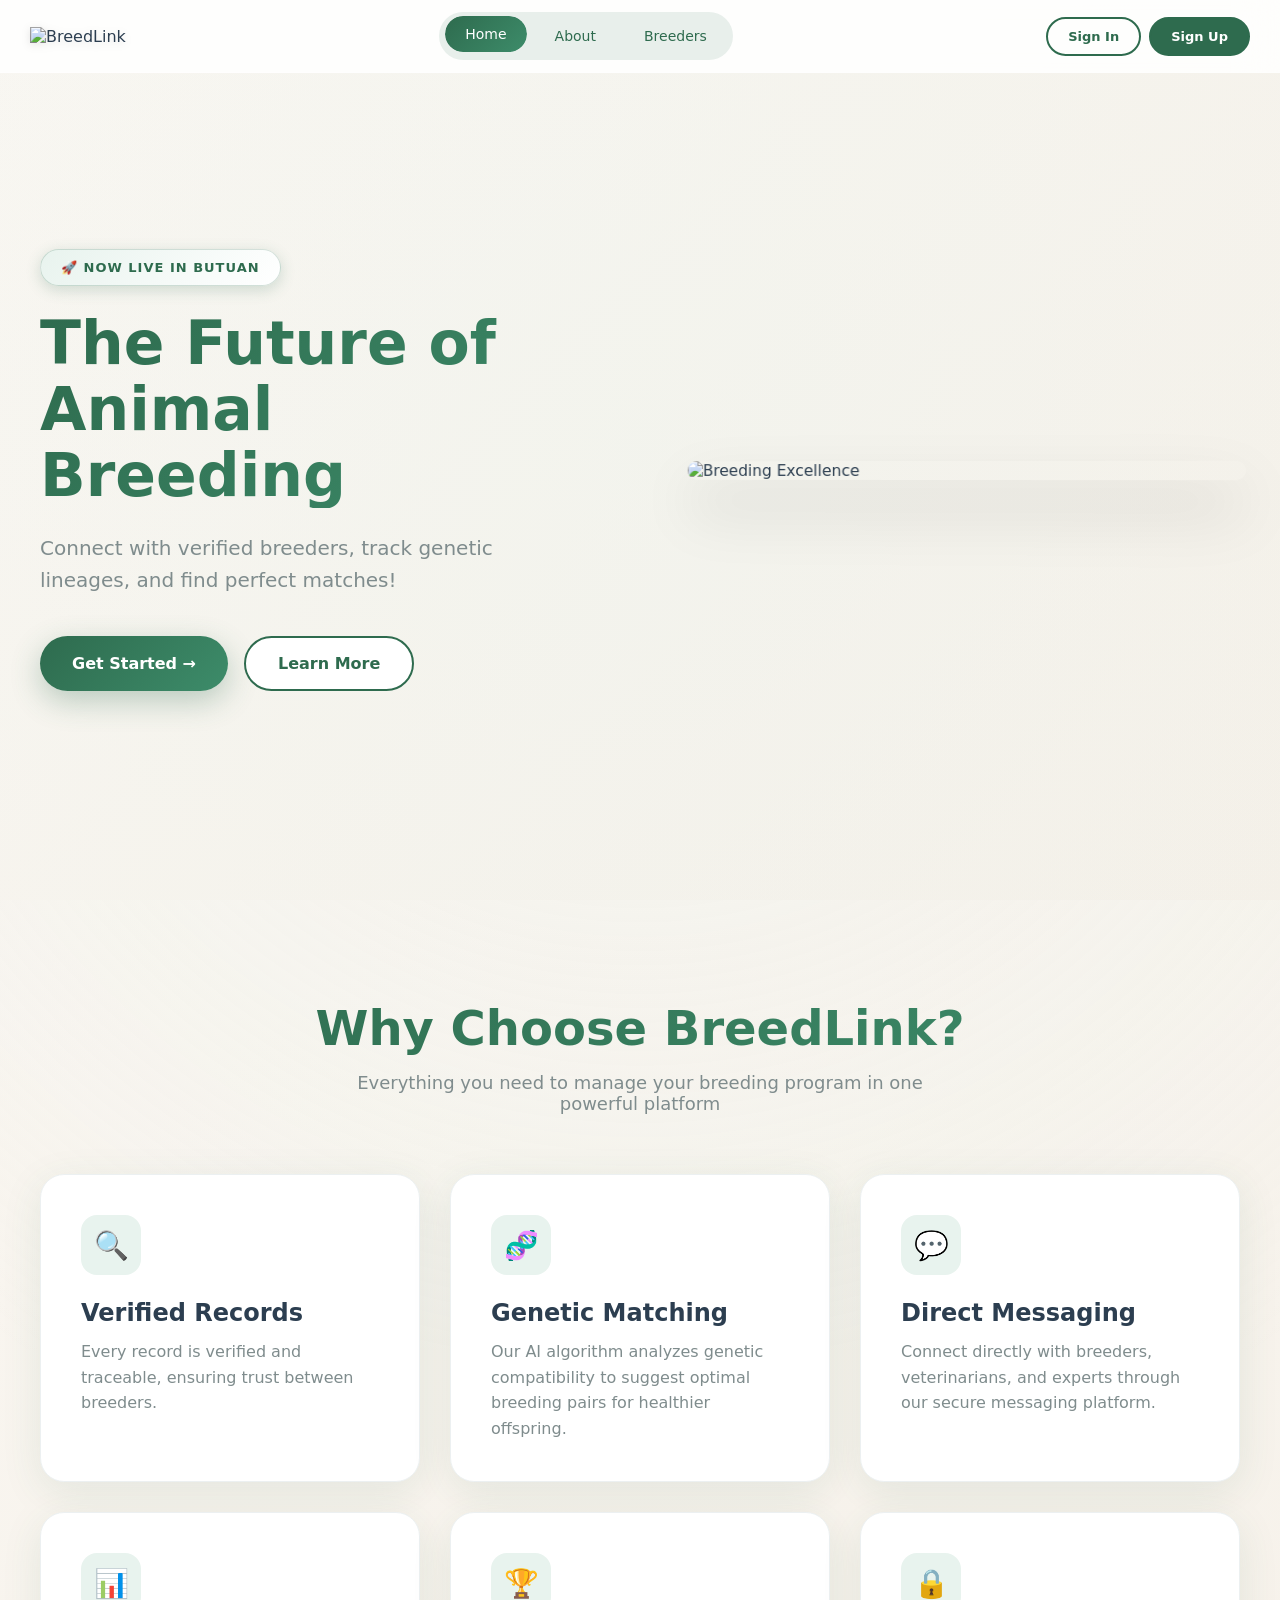
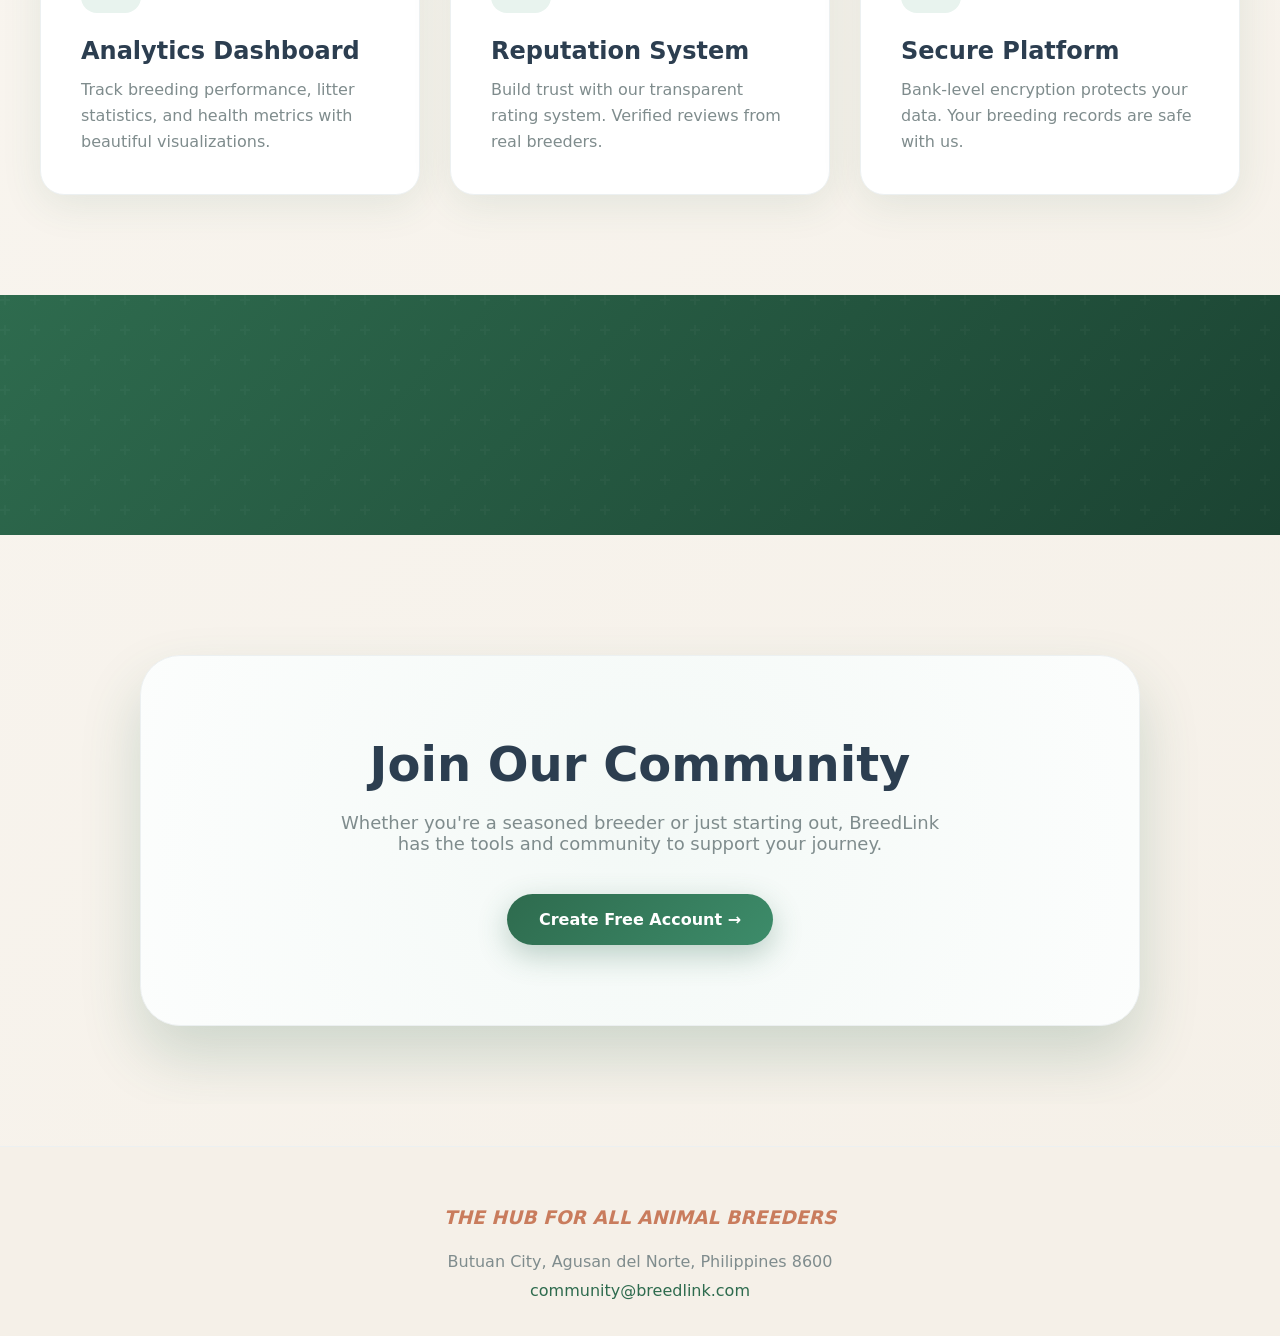
==== index.html @ e064bdb8 "Update index.html" ====
<!DOCTYPE html>
<html lang="en">
<head>
  <meta charset="UTF-8">
  <meta name="viewport" content="width=device-width, initial-scale=1.0, maximum-scale=1.0, user-scalable=yes">
  <title>BreedLink - Modern Breeder Hub</title>
  <link rel="stylesheet" href="css/general/main.css">
  <link rel="stylesheet" href="css/general/components.css">
  <link rel="stylesheet" href="css/general/responsive.css">
  <link rel="stylesheet" href="css/home.css">
</head>
<body>
  <div class="page-loader" id="pageLoader">
    <div class="loader"></div>
  </div>
  <div class="bg-animation"></div>
  <header class="navigation" id="navbar">
    <div class="nav-container">
      <div class="nav-left">
        <div class="logo" onclick="window.location.href='index.html'">
          <img src="https://raw.githubusercontent.com/himeh-pers/Breed-Link/refs/heads/main/68dbf8_3ea8704de93746e69e5a47c1a6bf8b17%7Emv2.png" alt="BreedLink">
        </div>
      </div>
      <div class="nav-center">
        <nav class="menu">
          <a href="index.html" id="nav-home">Home</a>
          <a href="html/about.html" id="nav-about">About</a>
          <a href="html/swipe.html" id="nav-breeders">Breeders</a>
        </nav>
      </div>
      <div class="nav-right" id="navRight">
        <button class="message-btn" id="messageBtn" onclick="openMessenger()" title="Messages" style="display: none;">
          💬
          <span class="message-badge" id="messageBadge" style="display: none;">0</span>
        </button>
        <div class="profile-menu-container" id="profileMenuContainer" style="display: none;">
          <button class="profile-btn" id="profileBtn" onclick="toggleProfileDropdown()">
            <span class="default-avatar">👤</span>
          </button>
          <div class="profile-dropdown" id="profileDropdown">
            <a href="html/profile.html" class="profile-dropdown-item"><span>👁️</span> View Profile</a>
            <a href="html/profile.html?edit=true" class="profile-dropdown-item" onclick="sessionStorage.setItem('enableEdit', 'true');"><span>✏️</span> Customize Profile</a>
            <div class="profile-dropdown-divider"></div>
            <button class="profile-dropdown-item logout" onclick="handleLogout()"><span>🚪</span> Logout</button>
          </div>
        </div>
        <div class="guest-options" id="guestOptions">
          <a href="html/login.html" class="guest-btn signin">Sign In</a>
          <a href="html/sign_up.html" class="guest-btn signup">Sign Up</a>
        </div>
      </div>
    </div>
  </header>
  <div class="messenger-overlay" id="messengerOverlay">
    <div class="messenger-modal">
      <div class="messenger-header">
        <h3>💬 Messages</h3>
        <button class="messenger-close" onclick="closeMessenger()">×</button>
      </div>
      <div class="messenger-contacts" id="messengerContacts">
        <div class="messenger-search">
          <input type="text" id="messengerSearch" placeholder="Search contacts..." oninput="searchContacts(this.value)">
        </div>
        <div id="contactsList"></div>
      </div>
      <div class="messenger-chat" id="messengerChat">
        <div class="messenger-chat-header">
          <button class="messenger-back" onclick="backToContacts()">←</button>
          <img src="" alt="" id="chatAvatar" style="width: 36px; height: 36px; border-radius: 50%;">
          <span id="chatName" style="font-weight: 600;"></span>
        </div>
        <div class="messenger-messages" id="chatMessages"></div>
        <div class="messenger-input-area">
          <button class="messenger-attach" onclick="document.getElementById('messengerFile').click()" title="Send image">📷</button>
          <input type="file" id="messengerFile" accept="image/*" style="display: none;" onchange="sendImage(this)">
          <input type="text" class="messenger-input" id="messengerInput" placeholder="Type a message..." onkeypress="if(event.key==='Enter') sendMessage()">
          <button class="messenger-send" onclick="sendMessage()">➤</button>
        </div>
      </div>
      <div class="messenger-empty" id="messengerEmpty">
        <div class="messenger-empty-icon">💬</div>
        <p>Select a contact to start messaging</p>
      </div>
    </div>
  </div>
  <section class="hero-section">
    <div class="hero-content">
      <div class="hero-text">
        <div class="hero-badge">🚀 Now Live in Butuan</div>
        <h1>The Future of Animal Breeding</h1>
        <p>Connect with verified breeders, track genetic lineages, and find perfect matches!</p>
        <div class="hero-buttons">
          <a href="html/login.html" class="btn btn-primary">Get Started →</a>
          <a href="html/about.html" class="btn btn-secondary">Learn More</a>
        </div>
      </div>
      <div class="hero-visual">
        <div class="hero-image-container">
          <img src="https://raw.githubusercontent.com/himeh-pers/Breed-Link/refs/heads/main/goat.avif" alt="Breeding Excellence">
        </div>
      </div>
    </div>
  </section>
  <section class="features-section">
    <div class="section-header reveal">
      <h2>Why Choose BreedLink?</h2>
      <p>Everything you need to manage your breeding program in one powerful platform</p>
    </div>
    <div class="features-grid">
      <div class="feature-card reveal">
        <div class="feature-icon">🔍</div>
        <h3>Verified Records</h3>
        <p>Every record is verified and traceable, ensuring trust between breeders.</p>
      </div>
      <div class="feature-card reveal">
        <div class="feature-icon">🧬</div>
        <h3>Genetic Matching</h3>
        <p>Our AI algorithm analyzes genetic compatibility to suggest optimal breeding pairs for healthier offspring.</p>
      </div>
      <div class="feature-card reveal">
        <div class="feature-icon">💬</div>
        <h3>Direct Messaging</h3>
        <p>Connect directly with breeders, veterinarians, and experts through our secure messaging platform.</p>
      </div>
      <div class="feature-card reveal">
        <div class="feature-icon">📊</div>
        <h3>Analytics Dashboard</h3>
        <p>Track breeding performance, litter statistics, and health metrics with beautiful visualizations.</p>
      </div>
      <div class="feature-card reveal">
        <div class="feature-icon">🏆</div>
        <h3>Reputation System</h3>
        <p>Build trust with our transparent rating system. Verified reviews from real breeders.</p>
      </div>
      <div class="feature-card reveal">
        <div class="feature-icon">🔒</div>
        <h3>Secure Platform</h3>
        <p>Bank-level encryption protects your data. Your breeding records are safe with us.</p>
      </div>
    </div>
  </section>
   <section class="stats-section">
    <div class="stats-container" style="min-height: 80px;"></div>
   </section>
  <section class="cta-section">
    <div class="cta-container reveal">
      <div class="cta-content">
        <h2>Join Our Community</h2>
        <p>Whether you're a seasoned breeder or just starting out, BreedLink has the tools and community to support your journey.</p>
        <a href="html/sign_up.html" class="btn btn-primary">Create Free Account →</a>
      </div>
    </div>
  </section>
  <footer class="footer">
    <div class="footer-content">
      <h3>THE HUB FOR ALL ANIMAL BREEDERS</h3>
      <p>Butuan City, Agusan del Norte, Philippines 8600<br>
      <a href="mailto:community@breedlink.com">community@breedlink.com</a></p>
    </div>
  </footer>
  <script src="js/config.js"></script>
  <script src="js/general/utils.js"></script>
  <script src="js/general/auth.js"></script>
  <script src="js/general/main.js"></script>
  <script src="js/home.js"></script>
</body>
</html>
---- css/general/main.css ----
/* ===== MODERN DESIGN SYSTEM ===== */
:root {
  --bg-primary: #FAF7F2;
  --bg-secondary: #F5F0E8;
  --surface-white: #FFFFFF;
  --green-primary: #2E6B4E;
  --green-secondary: #3D8C6A;
  --green-light: #E8F3EE;
  --green-dark: #1B4332;
  --terracotta: #C97C5D;
  --wheat: #E5B567;
  --lavender: #B8A9D9;
  --sky: #A9C9E0;
  --mint: #A9D9C5;
  --like: #4CAF50;
  --like-light: #E8F5E9;
  --pass: #FF6B6B;
  --pass-light: #FFEBEE;
  --superlike: #3B9AE1;
  --superlike-light: #E3F2FD;
  --match: #FFD93D;
  --match-light: #FFF9E6;
  --text-primary: #2C3E50;
  --text-secondary: #7F8C8D;
  --text-muted: #95A5A6;
  --border-light: #ECF0F1;
  --shadow: rgba(46, 107, 78, 0.1);
  --shadow-hover: rgba(46, 107, 78, 0.2);
  --glass: rgba(255, 255, 255, 0.9);
  --transition-smooth: cubic-bezier(0.4, 0, 0.2, 1);
  --transition-bounce: cubic-bezier(0.68, -0.55, 0.265, 1.55);
  
  --font-size-xs: clamp(0.75rem, 2vw, 0.875rem);
  --font-size-sm: clamp(0.875rem, 2.5vw, 1rem);
  --font-size-base: clamp(1rem, 3vw, 1.125rem);
  --font-size-lg: clamp(1.125rem, 4vw, 1.25rem);
  --font-size-xl: clamp(1.25rem, 5vw, 1.5rem);
  --font-size-2xl: clamp(1.5rem, 6vw, 1.875rem);
  --font-size-3xl: clamp(1.875rem, 7vw, 2.25rem);
  --font-size-4xl: clamp(2.25rem, 8vw, 3rem);
  --font-size-5xl: clamp(3rem, 10vw, 3.75rem);
}

* {
  box-sizing: border-box;
  margin: 0;
  padding: 0;
  font-family: 'SF Pro Display', system-ui, -apple-system, 'Segoe UI', Roboto, sans-serif;
}

html {
  scroll-behavior: smooth;
}

body {
  background: linear-gradient(135deg, var(--bg-primary), var(--bg-secondary));
  color: var(--text-primary);
  min-height: 100vh;
  overflow-x: hidden;
}

@keyframes float {
  0%, 100% { transform: translate(0, 0) scale(1); }
  33% { transform: translate(30px, -30px) scale(1.1); }
  66% { transform: translate(-20px, 20px) scale(0.9); }
}

@keyframes slideInRight {
  from { transform: translateX(100%); opacity: 0; }
  to { transform: translateX(0); opacity: 1; }
}

@keyframes spin {
  to { transform: rotate(360deg); }
}

@keyframes modalPop {
  from { transform: scale(0.8) translateY(20px); opacity: 0; }
  to { transform: scale(1) translateY(0); opacity: 1; }
}

@keyframes slideDown {
  from { opacity: 0; transform: translateY(-10px); }
  to { opacity: 1; transform: translateY(0); }
}

.navigation {
  position: fixed;
  top: 0;
  width: 100%;
  z-index: 1000;
  background: rgba(255, 255, 255, 0.85);
  backdrop-filter: blur(20px);
  -webkit-backdrop-filter: blur(20px);
  border-bottom: 1px solid rgba(255, 255, 255, 0.3);
  transition: all 0.4s var(--transition-smooth);
}

.navigation.scrolled {
  background: rgba(255, 255, 255, 0.95);
  box-shadow: 0 4px 30px var(--shadow);
}

.nav-container {
  max-width: 1400px;
  margin: 0 auto;
  display: flex;
  align-items: center;
  justify-content: space-between;
  padding: 12px 30px;
  gap: 20px;
}

.nav-left {
  flex-shrink: 0;
}

.logo {
  cursor: pointer;
  transition: transform 0.3s var(--transition-bounce);
}

.logo:hover {
  transform: scale(1.05) rotate(-2deg);
}

.logo img {
  width: 140px;
  filter: drop-shadow(0 2px 4px rgba(0, 0, 0, 0.1));
}

.nav-center {
  display: flex;
  align-items: center;
  gap: 16px;
  flex: 1;
  justify-content: center;
}

.menu {
  display: flex;
  gap: 8px;
  background: rgba(46, 107, 78, 0.1);
  padding: 6px;
  border-radius: 50px;
  flex-shrink: 0;
}

.menu a {
  padding: 10px 20px;
  border-radius: 50px;
  color: var(--green-primary);
  text-decoration: none;
  font-size: 14px;
  font-weight: 500;
  transition: all 0.3s var(--transition-smooth);
  position: relative;
  overflow: hidden;
  white-space: nowrap;
}

.menu a::before {
  content: '';
  position: absolute;
  top: 0;
  left: 0;
  width: 100%;
  height: 100%;
  background: linear-gradient(135deg, var(--green-primary), var(--green-secondary));
  opacity: 0;
  transition: opacity 0.3s;
  z-index: -1;
  border-radius: 50px;
}

.menu a:hover, .menu a.active {
  color: white;
  transform: translateY(-2px);
}

.menu a:hover::before, .menu a.active::before {
  opacity: 1;
}

.nav-right {
  display: flex;
  align-items: center;
  gap: 12px;
  flex-shrink: 0;
}

.message-btn {
  width: 44px;
  height: 44px;
  border-radius: 50%;
  border: none;
  background: rgba(46, 107, 78, 0.1);
  color: var(--green-primary);
  font-size: 20px;
  cursor: pointer;
  display: flex;
  align-items: center;
  justify-content: center;
  transition: all 0.3s var(--transition-bounce);
  position: relative;
  flex-shrink: 0;
}

.message-btn:hover {
  background: var(--green-primary);
  color: white;
  transform: scale(1.1);
}

.message-btn:disabled {
  opacity: 0.5;
  cursor: not-allowed;
  background: var(--text-muted);
  color: white;
}

.message-badge {
  position: absolute;
  top: -2px;
  right: -2px;
  width: 18px;
  height: 18px;
  background: var(--pass);
  color: white;
  border-radius: 50%;
  font-size: 10px;
  font-weight: 700;
  display: flex;
  align-items: center;
  justify-content: center;
  border: 2px solid white;
}

.profile-menu-container {
  position: relative;
  flex-shrink: 0;
}

.profile-btn {
  width: 44px;
  height: 44px;
  border-radius: 50%;
  border: 3px solid var(--green-primary);
  background: var(--green-light);
  cursor: pointer;
  overflow: hidden;
  transition: all 0.3s var(--transition-bounce);
  display: flex;
  align-items: center;
  justify-content: center;
  padding: 0;
  flex-shrink: 0;
}

.profile-btn:hover {
  transform: scale(1.1);
  box-shadow: 0 8px 25px var(--shadow-hover);
}

.profile-btn img {
  width: 100%;
  height: 100%;
  object-fit: cover;
}

.profile-btn .default-avatar {
  font-size: 24px;
}

.profile-dropdown {
  position: absolute;
  top: calc(100% + 15px);
  right: 0;
  background: white;
  border-radius: 20px;
  box-shadow: 0 20px 60px rgba(0,0,0,0.2);
  padding: 10px;
  min-width: 200px;
  opacity: 0;
  visibility: hidden;
  transform: translateY(-10px);
  transition: all 0.3s var(--transition-smooth);
  z-index: 1000;
  border: 1px solid var(--border-light);
}

.profile-dropdown.active {
  opacity: 1;
  visibility: visible;
  transform: translateY(0);
}

.profile-dropdown-item {
  display: flex;
  align-items: center;
  gap: 12px;
  padding: 12px 16px;
  border-radius: 12px;
  cursor: pointer;
  transition: all 0.2s;
  text-decoration: none;
  color: var(--text-primary);
  font-size: 14px;
  border: none;
  background: none;
  width: 100%;
  text-align: left;
}

.profile-dropdown-item:hover {
  background: var(--bg-secondary);
}

.profile-dropdown-item.logout {
  color: var(--pass);
}

.profile-dropdown-item.logout:hover {
  background: var(--pass-light);
}

.profile-dropdown-divider {
  height: 1px;
  background: var(--border-light);
  margin: 8px 0;
}

.guest-options {
  display: flex;
  gap: 8px;
  flex-shrink: 0;
}

.guest-btn {
  padding: 10px 20px;
  border-radius: 50px;
  font-size: 13px;
  font-weight: 600;
  text-decoration: none;
  transition: all 0.3s;
  white-space: nowrap;
}

.guest-btn.signin {
  background: transparent;
  border: 2px solid var(--green-primary);
  color: var(--green-primary);
}

.guest-btn.signin:hover {
  background: var(--green-primary);
  color: white;
}

.guest-btn.signup {
  background: var(--green-primary);
  border: 2px solid var(--green-primary);
  color: white;
}

.guest-btn.signup:hover {
  background: var(--green-secondary);
  border-color: var(--green-secondary);
}

@media (max-width: 900px) {
  .nav-container {
    flex-wrap: wrap;
    padding: 10px 20px;
    gap: 10px;
  }
  
  .logo img {
    width: 100px;
  }
  
  .nav-center {
    order: 2;
    width: auto;
    flex: 0 1 auto;
  }
  
  .menu {
    padding: 4px;
  }
  
  .menu a {
    padding: 8px 16px;
    font-size: 13px;
  }
  
  .search-area {
    order: 1;
  }
  
  .search-toggle {
    width: 40px;
    height: 40px;
    font-size: 16px;
  }
  
  .search-container.active {
    width: 280px;
    right: -50px;
  }
  
  .nav-right {
    order: 3;
    margin-left: auto;
  }
  
  .message-btn {
    width: 40px;
    height: 40px;
    font-size: 18px;
  }
  
  .profile-btn {
    width: 40px;
    height: 40px;
  }
  
  .guest-btn {
    padding: 8px 16px;
    font-size: 12px;
  }
}

@media (max-width: 700px) {
  .nav-container {
    flex-direction: row;
    flex-wrap: wrap;
  }
  
  .nav-left {
    order: 1;
  }
  
  .search-area {
    order: 2;
    margin-left: auto;
  }
  
  .nav-right {
    order: 3;
    width: 100%;
    justify-content: flex-end;
    margin-top: 8px;
  }
  
  .nav-center {
    order: 4;
    width: 100%;
    justify-content: center;
    margin-top: 8px;
  }
  
  .menu {
    width: 100%;
    justify-content: center;
    overflow-x: auto;
    -webkit-overflow-scrolling: touch;
    scrollbar-width: none;
  }
  
  .menu::-webkit-scrollbar {
    display: none;
  }
  
  .search-container.active {
    width: 260px;
    right: -80px;
  }
}

@media (max-width: 500px) {
  .logo img {
    width: 80px;
  }
  
  .search-toggle {
    width: 36px;
    height: 36px;
    font-size: 14px;
  }
  
  .message-btn {
    width: 36px;
    height: 36px;
    font-size: 16px;
  }
  
  .profile-btn {
    width: 36px;
    height: 36px;
  }
  
  .profile-btn .default-avatar {
    font-size: 18px;
  }
  
  .guest-btn {
    padding: 6px 12px;
    font-size: 11px;
  }
  
  .menu a {
    padding: 6px 12px;
    font-size: 12px;
  }
  
  .search-container.active {
    width: 240px;
    right: -100px;
  }
  
  .search-container.active .search-box input {
    padding: 10px 16px 10px 40px;
    font-size: 12px;
  }
}

.messenger-overlay {
  position: fixed;
  top: 0;
  left: 0;
  right: 0;
  bottom: 0;
  background: rgba(0,0,0,0.5);
  backdrop-filter: blur(5px);
  z-index: 2000;
  display: none;
  align-items: center;
  justify-content: center;
  opacity: 0;
  transition: opacity 0.3s;
}

.messenger-overlay.active {
  display: flex;
  opacity: 1;
}

.messenger-modal {
  width: 90%;
  max-width: 400px;
  height: 70vh;
  max-height: 600px;
  background: white;
  border-radius: 24px;
  display: flex;
  flex-direction: column;
  overflow: hidden;
  box-shadow: 0 25px 60px rgba(0,0,0,0.3);
  transform: scale(0.9);
  transition: transform 0.3s var(--transition-bounce);
}

.messenger-overlay.active .messenger-modal {
  transform: scale(1);
}

.messenger-header {
  padding: 20px;
  background: linear-gradient(135deg, var(--green-primary), var(--green-secondary));
  color: white;
  display: flex;
  align-items: center;
  justify-content: space-between;
}

.messenger-header h3 {
  font-size: 18px;
  font-weight: 700;
  display: flex;
  align-items: center;
  gap: 8px;
}

.messenger-close {
  background: none;
  border: none;
  color: white;
  font-size: 24px;
  cursor: pointer;
  width: 36px;
  height: 36px;
  border-radius: 50%;
  display: flex;
  align-items: center;
  justify-content: center;
  transition: all 0.2s;
}

.messenger-close:hover {
  background: rgba(255,255,255,0.2);
}

.messenger-search {
  padding: 15px 20px;
  border-bottom: 1px solid var(--border-light);
}

.messenger-search input {
  width: 100%;
  padding: 12px 20px;
  border-radius: 50px;
  border: 2px solid var(--border-light);
  font-size: 14px;
  outline: none;
  transition: all 0.3s;
}

.messenger-search input:focus {
  border-color: var(--green-primary);
  box-shadow: 0 0 0 4px var(--green-light);
}

.messenger-contacts {
  flex: 1;
  overflow-y: auto;
  display: none;
}

.messenger-contacts.active {
  display: block;
}

.messenger-chat {
  flex: 1;
  display: none;
  flex-direction: column;
}

.messenger-chat.active {
  display: flex;
}

.messenger-chat-header {
  padding: 15px 20px;
  border-bottom: 1px solid var(--border-light);
  display: flex;
  align-items: center;
  gap: 12px;
}

.messenger-back {
  background: none;
  border: none;
  font-size: 20px;
  cursor: pointer;
  color: var(--text-secondary);
  padding: 5px;
}

.messenger-messages {
  flex: 1;
  overflow-y: auto;
  padding: 20px;
  display: flex;
  flex-direction: column;
  gap: 12px;
  max-height: calc(100% - 120px);
}

.messenger-input-area {
  padding: 15px 20px;
  border-top: 1px solid var(--border-light);
  display: flex;
  gap: 10px;
  align-items: center;
}

.messenger-attach {
  background: none;
  border: none;
  font-size: 24px;
  cursor: pointer;
  padding: 8px;
  border-radius: 50%;
  transition: all 0.2s;
}

.messenger-attach:hover {
  background: var(--bg-secondary);
}

.messenger-input {
  flex: 1;
  padding: 12px 20px;
  border-radius: 50px;
  border: 2px solid var(--border-light);
  font-size: 14px;
  outline: none;
}

.messenger-input:focus {
  border-color: var(--green-primary);
}

.messenger-send {
  width: 44px;
  height: 44px;
  border-radius: 50%;
  border: none;
  background: var(--green-primary);
  color: white;
  font-size: 18px;
  cursor: pointer;
  display: flex;
  align-items: center;
  justify-content: center;
  transition: all 0.2s;
}

.messenger-send:hover {
  background: var(--green-secondary);
  transform: scale(1.1);
}

.messenger-empty {
  flex: 1;
  display: none;
  flex-direction: column;
  align-items: center;
  justify-content: center;
  color: var(--text-muted);
  text-align: center;
  padding: 40px;
}

.messenger-empty.hidden {
  display: none;
}

.messenger-empty-icon {
  font-size: 64px;
  margin-bottom: 20px;
  opacity: 0.5;
}

.contact-item {
  display: flex;
  align-items: center;
  padding: 15px 20px;
  cursor: pointer;
  border-bottom: 1px solid var(--border-light);
  transition: background 0.2s;
}

.contact-item:hover {
  background: var(--bg-secondary);
}

.contact-item img {
  width: 50px;
  height: 50px;
  border-radius: 50%;
  object-fit: cover;
  margin-right: 15px;
}

.contact-item .contact-info {
  flex: 1;
}

.contact-item .contact-name {
  font-weight: 600;
  color: var(--text-primary);
  margin-bottom: 4px;
}

.contact-item .contact-preview {
  font-size: 13px;
  color: var(--text-secondary);
}

.contact-item .contact-meta {
  text-align: right;
}

.contact-item .contact-time {
  font-size: 11px;
  color: var(--text-muted);
}

.contact-item .unread-badge {
  background: var(--superlike);
  color: white;
  border-radius: 50%;
  width: 20px;
  height: 20px;
  display: flex;
  align-items: center;
  justify-content: center;
  font-size: 11px;
  margin-top: 5px;
}

.message-sent {
  display: flex;
  justify-content: flex-end;
  margin-bottom: 10px;
}

.message-sent .message-bubble {
  max-width: 70%;
  padding: 12px 16px;
  border-radius: 18px;
  background: linear-gradient(135deg, var(--green-primary), var(--green-secondary));
  color: white;
  font-size: 14px;
  line-height: 1.4;
  word-wrap: break-word;
  border-bottom-right-radius: 4px;
}

.message-received {
  display: flex;
  justify-content: flex-start;
  margin-bottom: 10px;
}

.message-received .message-bubble {
  max-width: 70%;
  padding: 12px 16px;
  border-radius: 18px;
  background: white;
  color: var(--text-primary);
  font-size: 14px;
  line-height: 1.4;
  word-wrap: break-word;
  border-bottom-left-radius: 4px;
  box-shadow: 0 2px 8px rgba(0,0,0,0.1);
}

.btn {
  padding: 16px 32px;
  border-radius: 50px;
  font-size: 16px;
  font-weight: 600;
  text-decoration: none;
  transition: all 0.3s var(--transition-bounce);
  display: inline-flex;
  align-items: center;
  gap: 8px;
  position: relative;
  overflow: hidden;
  cursor: pointer;
  border: none;
}

.btn-primary {
  background: linear-gradient(135deg, var(--green-primary), var(--green-secondary));
  color: white;
  box-shadow: 0 10px 30px rgba(46, 107, 78, 0.3);
}

.btn-primary:hover {
  transform: translateY(-3px) scale(1.02);
  box-shadow: 0 20px 40px rgba(46, 107, 78, 0.4);
}

.btn-secondary {
  background: white;
  color: var(--green-primary);
  border: 2px solid var(--green-primary);
}

.btn-secondary:hover {
  background: var(--green-primary);
  color: white;
  transform: translateY(-3px);
}

.section-header {
  text-align: center;
  margin-bottom: 60px;
}

.section-header h2 {
  font-size: var(--font-size-4xl);
  font-weight: 800;
  background: linear-gradient(135deg, var(--green-primary), var(--green-secondary));
  -webkit-background-clip: text;
  background-clip: text;
  -webkit-text-fill-color: transparent;
  margin-bottom: 16px;
}

.section-header p {
  font-size: var(--font-size-base);
  color: var(--text-secondary);
  max-width: 600px;
  margin: 0 auto;
}

.footer {
  background: var(--bg-secondary);
  padding: 60px 40px 30px;
  text-align: center;
  border-top: 1px solid var(--border-light);
}

.footer h3 {
  color: var(--terracotta);
  font-style: italic;
  margin-bottom: 20px;
}

.footer p {
  color: var(--text-secondary);
  line-height: 1.8;
}

.footer a {
  color: var(--green-primary);
  text-decoration: none;
  position: relative;
}

.footer a::after {
  content: '';
  position: absolute;
  bottom: -2px;
  left: 0;
  width: 0;
  height: 2px;
  background: var(--green-primary);
  transition: width 0.3s;
}

.footer a:hover::after {
  width: 100%;
}

.reveal {
  opacity: 0;
  transform: translateY(30px);
  transition: all 0.8s var(--transition-smooth);
}

.reveal.active {
  opacity: 1;
  transform: translateY(0);
}

.toast {
  position: fixed;
  bottom: 30px;
  right: 30px;
  background: linear-gradient(135deg, var(--green-primary), var(--green-secondary));
  color: white;
  padding: 16px 28px;
  border-radius: 16px;
  box-shadow: 0 10px 30px rgba(0, 0, 0, 0.3);
  z-index: 3000;
  animation: slideInRight 0.4s var(--transition-bounce);
  font-weight: 500;
  display: flex;
  align-items: center;
  gap: 10px;
}

.toast.error {
  background: linear-gradient(135deg, var(--pass), #ff4757);
}

.page-loader {
  position: fixed;
  top: 0;
  left: 0;
  width: 100%;
  height: 100%;
  background: var(--bg-primary);
  z-index: 9999;
  display: flex;
  align-items: center;
  justify-content: center;
  transition: opacity 0.5s, visibility 0.5s;
}

.page-loader.hidden {
  opacity: 0;
  visibility: hidden;
}

.loader {
  width: 50px;
  height: 50px;
  border: 4px solid var(--green-light);
  border-top-color: var(--green-primary);
  border-radius: 50%;
  animation: spin 1s linear infinite;
}
---- css/general/components.css ----
/* ===== CARD COMPONENTS ===== */
.feature-card,
.value-card,
.post-card,
.breed-card {
  background: var(--surface-white);
  border-radius: 24px;
  padding: 40px;
  box-shadow: 0 10px 40px var(--shadow);
  transition: all 0.4s var(--transition-smooth);
  position: relative;
  overflow: hidden;
  border: 1px solid rgba(255, 255, 255, 0.5);
}

.feature-card::before,
.value-card::before,
.post-card::before {
  content: '';
  position: absolute;
  top: 0;
  left: 0;
  width: 100%;
  height: 4px;
  background: linear-gradient(90deg, var(--green-primary), var(--lavender));
  transform: scaleX(0);
  transition: transform 0.4s var(--transition-smooth);
}

.feature-card:hover,
.value-card:hover,
.post-card:hover {
  transform: translateY(-10px);
  box-shadow: 0 20px 60px var(--shadow-hover);
}

.feature-card:hover::before,
.value-card:hover::before,
.post-card:hover::before {
  transform: scaleX(1);
}

/* Feature Card Icon */
.feature-icon,
.value-icon {
  width: 60px;
  height: 60px;
  background: var(--green-light);
  border-radius: 16px;
  display: flex;
  align-items: center;
  justify-content: center;
  font-size: 28px;
  margin-bottom: 24px;
  transition: all 0.3s var(--transition-bounce);
}

.feature-card:hover .feature-icon,
.value-card:hover .value-icon {
  transform: scale(1.1) rotate(-5deg);
  background: var(--green-primary);
  color: white;
}

/* ===== STATS SECTION ===== */
.stats-section {
  padding: 80px 40px;
  background: linear-gradient(135deg, var(--green-primary), var(--green-dark));
  position: relative;
  overflow: hidden;
}

.stats-section::before {
  content: '';
  position: absolute;
  top: 0;
  left: 0;
  right: 0;
  bottom: 0;
  background: url("data:image/svg+xml,%3Csvg width='60' height='60' viewBox='0 0 60 60' xmlns='http://www.w3.org/2000/svg'%3E%3Cg fill='none' fill-rule='evenodd'%3E%3Cg fill='%23ffffff' fill-opacity='0.05'%3E%3Cpath d='M36 34v-4h-2v4h-4v2h4v4h2v-4h4v-2h-4zm0-30V0h-2v4h-4v2h4v4h2V6h4V4h-4zM6 34v-4H4v4H0v2h4v4h2v-4h4v-2H6zM6 4V0H4v4H0v2h4v4h2V6h4V4H6z'/%3E%3C/g%3E%3C/g%3E%3C/svg%3E");
  opacity: 0.5;
  pointer-events: none;
}

.stats-container,
.stats-grid {
  max-width: 1200px;
  margin: 0 auto;
  display: grid;
  grid-template-columns: repeat(4, 1fr);
  gap: 40px;
  position: relative;
  z-index: 1;
}

.stat-item {
  text-align: center;
  color: white;
  padding: 30px;
  background: rgba(255, 255, 255, 0.1);
  backdrop-filter: blur(10px);
  border-radius: 20px;
  border: 1px solid rgba(255, 255, 255, 0.2);
  transition: all 0.3s var(--transition-smooth);
}

.stat-item:hover {
  transform: translateY(-5px);
  background: rgba(255, 255, 255, 0.15);
}

.stat-number {
  font-size: 48px;
  font-weight: 800;
  margin-bottom: 8px;
  background: linear-gradient(135deg, white, var(--wheat));
  -webkit-background-clip: text;
  background-clip: text;
  -webkit-text-fill-color: transparent;
}

.stat-label {
  font-size: 14px;
  opacity: 0.9;
  text-transform: uppercase;
  letter-spacing: 1px;
}

/* ===== MODAL COMPONENTS ===== */
.modal {
  display: none;
  position: fixed;
  top: 0;
  left: 0;
  width: 100%;
  height: 100%;
  background: rgba(0, 0, 0, 0.6);
  backdrop-filter: blur(5px);
  align-items: center;
  justify-content: center;
  z-index: 2000;
  opacity: 0;
  transition: opacity 0.3s;
}

.modal.active {
  display: flex;
  opacity: 1;
}

.modal-content {
  background: var(--surface-white);
  padding: 35px;
  border-radius: 28px;
  max-width: 500px;
  width: 90%;
  max-height: 85vh;
  overflow-y: auto;
  position: relative;
  animation: modalPop 0.4s var(--transition-bounce);
  box-shadow: 0 25px 60px rgba(0, 0, 0, 0.3);
  border: 1px solid var(--border-light);
}

.modal-close {
  position: absolute;
  top: 20px;
  right: 20px;
  background: var(--bg-secondary);
  border: none;
  font-size: 24px;
  cursor: pointer;
  color: var(--text-primary);
  width: 40px;
  height: 40px;
  border-radius: 50%;
  display: flex;
  align-items: center;
  justify-content: center;
  transition: all 0.3s var(--transition-bounce);
  z-index: 10;
}

.modal-close:hover {
  background: var(--pass);
  color: white;
  transform: rotate(90deg);
}

.modal-content h3 {
  color: var(--green-primary);
  margin-bottom: 25px;
  font-size: 24px;
  font-weight: 700;
  padding-right: 40px;
}

.modal-content input,
.modal-content textarea,
.modal-content select {
  width: 100%;
  padding: 14px 18px;
  margin-bottom: 16px;
  border: 2px solid var(--border-light);
  border-radius: 14px;
  font-size: 15px;
  outline: none;
  transition: all 0.3s;
  background: var(--bg-primary);
  font-family: inherit;
}

.modal-content input:focus,
.modal-content textarea:focus,
.modal-content select:focus {
  border-color: var(--green-primary);
  background: white;
  box-shadow: 0 0 0 4px var(--green-light);
  transform: translateY(-2px);
}

.modal-buttons {
  display: flex;
  gap: 12px;
  margin-top: 25px;
}

.modal-buttons button {
  flex: 1;
  padding: 16px;
  border-radius: 14px;
  border: none;
  cursor: pointer;
  font-weight: 600;
  font-size: 15px;
  transition: all 0.3s var(--transition-smooth);
}

.save-btn {
  background: linear-gradient(135deg, var(--green-primary), var(--green-secondary));
  color: white;
  box-shadow: 0 4px 15px rgba(46, 107, 78, 0.3);
}

.save-btn:hover {
  transform: translateY(-3px);
  box-shadow: 0 8px 25px rgba(46, 107, 78, 0.4);
}

.cancel-btn {
  background: var(--bg-secondary);
  color: var(--text-primary);
}

.cancel-btn:hover {
  background: var(--pass-light);
  color: var(--pass);
  transform: translateY(-3px);
}

.image-preview {
  width: 100%;
  height: 200px;
  border: 3px dashed var(--border-light);
  border-radius: 16px;
  margin-bottom: 20px;
  display: flex;
  align-items: center;
  justify-content: center;
  color: var(--text-muted);
  font-size: 16px;
  cursor: pointer;
  background-size: cover;
  background-position: center;
  transition: all 0.3s;
  background-color: var(--bg-secondary);
}

.image-preview:hover {
  border-color: var(--green-primary);
  background-color: var(--green-light);
  color: var(--green-primary);
}

.image-preview.has-image {
  border: 3px solid var(--green-primary);
  color: transparent;
}

/* ===== LIGHTBOX ===== */
.modal-content.lightbox-content {
  max-width: 90%;
  padding: 0;
  background: transparent;
  border: none;
  box-shadow: none;
}

.modal-content.lightbox-content img {
  max-width: 100%;
  max-height: 85vh;
  border-radius: 16px;
  box-shadow: 0 25px 60px rgba(0, 0, 0, 0.5);
}

/* ===== FORM STYLES ===== */
.form-group {
  margin-bottom: 24px;
  position: relative;
}

.form-label {
  display: block;
  font-size: 13px;
  font-weight: 600;
  color: var(--text-primary);
  margin-bottom: 8px;
  text-transform: uppercase;
  letter-spacing: 0.5px;
  transition: color 0.3s;
}

.input-wrapper {
  position: relative;
  display: flex;
  align-items: center;
}

.form-input {
  width: 100%;
  padding: 16px 20px;
  padding-left: 50px;
  border: 2px solid var(--border-light);
  border-radius: 16px;
  font-size: var(--font-size-base);
  color: var(--text-primary);
  background: var(--bg-primary);
  transition: all 0.3s var(--transition-smooth);
  outline: none;
}

.form-input:focus {
  border-color: var(--green-primary);
  background: white;
  box-shadow: 0 0 0 4px var(--green-light), 0 4px 12px var(--shadow);
  transform: translateY(-2px);
}

.input-icon {
  position: absolute;
  left: 18px;
  font-size: 18px;
  opacity: 0.5;
  transition: all 0.3s;
}

.form-input:focus+.input-icon,
.form-input:not(:placeholder-shown)+.input-icon {
  opacity: 1;
  color: var(--green-primary);
}

.password-toggle {
  position: absolute;
  right: 16px;
  background: none;
  border: none;
  font-size: 20px;
  cursor: pointer;
  opacity: 0.5;
  transition: all 0.3s;
  padding: 5px;
}

.password-toggle:hover {
  opacity: 1;
  transform: scale(1.1);
}

/* ===== PASSWORD STRENGTH ===== */
.password-strength {
  margin-top: 8px;
}

.strength-bar {
  height: 4px;
  background: var(--border-light);
  border-radius: 2px;
  overflow: hidden;
  display: flex;
  gap: 4px;
}

.strength-segment {
  flex: 1;
  background: var(--border-light);
  border-radius: 2px;
  transition: background 0.3s;
}

.strength-segment.weak {
  background: var(--pass);
}

.strength-segment.medium {
  background: var(--wheat);
}

.strength-segment.strong {
  background: var(--green-primary);
}

.strength-text {
  font-size: 12px;
  color: var(--text-muted);
  margin-top: 6px;
  display: flex;
  align-items: center;
  gap: 6px;
}

/* ===== CHECKBOX GROUP ===== */
.checkbox-group {
  display: flex;
  align-items: flex-start;
  gap: 12px;
  margin-bottom: 20px;
  padding: 15px;
  background: var(--bg-primary);
  border-radius: 12px;
  cursor: pointer;
  transition: all 0.3s;
}

.checkbox-group:hover {
  background: var(--green-light);
}

.checkbox-group input[type="checkbox"] {
  width: 20px;
  height: 20px;
  accent-color: var(--green-primary);
  cursor: pointer;
  margin-top: 2px;
}

.checkbox-group label {
  font-size: 13px;
  color: var(--text-secondary);
  line-height: 1.5;
  cursor: pointer;
}

.checkbox-group label a {
  color: var(--green-primary);
  font-weight: 600;
  text-decoration: none;
}

/* ===== DIVIDER ===== */
.divider {
  display: flex;
  align-items: center;
  margin: 30px 0;
  color: var(--text-muted);
  font-size: 13px;
}

.divider::before,
.divider::after {
  content: '';
  flex: 1;
  height: 1px;
  background: linear-gradient(to right, transparent, var(--border-light), transparent);
}

.divider span {
  padding: 0px 15px;
}

/* ===== SOCIAL BUTTONS ===== */
.social-login {
  display: flex;
  gap: 12px;
  margin-bottom: 25px;
}

.social-btn {
  flex: 1;
  padding: 12px;
  border: 2px solid var(--border-light);
  border-radius: 12px;
  background: white;
  cursor: pointer;
  font-size: 18px;
  transition: all 0.3s var(--transition-smooth);
  display: flex;
  align-items: center;
  justify-content: center;
}

.social-btn:hover {
  border-color: var(--green-primary);
  transform: translateY(-2px);
  box-shadow: 0 4px 12px var(--shadow);
}

/* ===== CTA SECTION ===== */
.cta-section {
  padding: 120px 40px;
  position: relative;
  overflow: hidden;
}

.cta-container {
  max-width: 1000px;
  margin: 0 auto;
  background: var(--glass);
  backdrop-filter: blur(20px);
  border-radius: 40px;
  padding: 80px;
  text-align: center;
  box-shadow: 0 30px 60px var(--shadow-hover);
  border: 1px solid rgba(255, 255, 255, 0.5);
  position: relative;
  overflow: hidden;
}

.cta-container::before {
  content: '';
  position: absolute;
  top: -50%;
  left: -50%;
  width: 200%;
  height: 200%;
  background: radial-gradient(circle, var(--green-light) 0%, transparent 70%);
  opacity: 0.5;
  pointer-events: none;
}

.cta-content {
  position: relative;
  z-index: 1;
}

.cta-container h2 {
  font-size: var(--font-size-4xl);
  font-weight: 800;
  margin-bottom: 20px;
  color: var(--text-primary);
}

.cta-container p {
  font-size: var(--font-size-base);
  color: var(--text-secondary);
  margin-bottom: 40px;
  max-width: 600px;
  margin-left: auto;
  margin-right: auto;
}

/* ===== POST ACTIONS ===== */
.post-actions button:first-child.liked,
.post-actions button:first-child.liked:hover {
  background: var(--like);
  color: white;
  box-shadow: 0 4px 15px rgba(76, 175, 80, 0.3);
}

.post-actions button:first-child.liked {
  animation: likePop 0.4s var(--transition-bounce);
}

.post-actions button:nth-child(3).saved,
.post-actions button:nth-child(3).saved:hover {
  background: #D4A017;
  color: white;
  box-shadow: 0 4px 15px rgba(212, 160, 23, 0.3);
}

/* ===== COMMENT ANIMATIONS ===== */
.comment {
  animation: slideIn 0.4s var(--transition-smooth);
}

@keyframes slideIn {
  from {
    opacity: 0;
    transform: translateX(-20px);
  }
  to {
    opacity: 1;
    transform: translateX(0);
  }
}

/* ===== ANIMALS SECTION ===== */
.animal-card::before {
  content: '';
  position: absolute;
  bottom: 0;
  left: 0;
  right: 0;
  height: 4px;
  background: linear-gradient(90deg, var(--lavender), var(--sky));
  transform: scaleX(0);
  transition: transform 0.4s;
}

.animal-card:hover::before {
  transform: scaleX(1);
}

.delete-animal {
  transition: all 0.3s var(--transition-bounce);
}

.delete-animal:hover {
  background: var(--pass);
  color: white;
  transform: scale(1.15) rotate(90deg);
}

/* ===== BACKGROUND ANIMATIONS ===== */
.bg-animation {
  position: fixed;
  top: 0;
  left: 0;
  width: 100%;
  height: 100%;
  z-index: -1;
  background: linear-gradient(135deg, var(--bg-primary) 0%, var(--bg-secondary) 100%);
}

.bg-animation::before {
  content: '';
  position: absolute;
  width: 200%;
  height: 200%;
  top: -50%;
  left: -50%;
  background: radial-gradient(circle, var(--green-light) 0%, transparent 70%);
  opacity: 0.3;
  animation: float 20s ease-in-out infinite;
}
---- css/general/responsive.css ----
/* ===== RESPONSIVE DESIGN SYSTEM ===== */

/* Tablet and smaller (1024px and below) */
@media (max-width: 1024px) {
  .stats-container,
  .stats-grid {
    grid-template-columns: repeat(2, 1fr);
  }
  
  .hero-content {
    grid-template-columns: 1fr;
    text-align: center;
    gap: 40px;
  }
  
  .hero-text h1 {
    font-size: var(--font-size-4xl);
  }
  
  .hero-text p {
    margin-left: auto;
    margin-right: auto;
  }
  
  .hero-buttons {
    justify-content: center;
  }
  
  .hero-visual {
    order: -1;
    max-width: 500px;
    margin: 0 auto;
  }
  
  .features-grid {
    grid-template-columns: repeat(2, 1fr);
    gap: 20px;
  }
}

/* Mobile Landscape and Tablet (768px and below) */
@media (max-width: 768px) {
  /* Navigation */
  .nav-container {
    flex-wrap: wrap;
    padding: 12px 20px;
  }
  
  .logo img {
    width: 120px;
  }
  
  .menu {
    order: 3;
    width: 100%;
    justify-content: center;
    margin-top: 12px;
    background: transparent;
    padding: 0;
    gap: 4px;
    overflow-x: auto;
    -webkit-overflow-scrolling: touch;
    scrollbar-width: none;
  }
  
  .menu::-webkit-scrollbar {
    display: none;
  }
  
  .menu a {
    padding: 8px 16px;
    font-size: 13px;
    white-space: nowrap;
    background: rgba(46, 107, 78, 0.1);
  }
  
  .search-area {
    order: 2;
  }
  
  .search-box {
    width: 200px;
  }
  
  .search-box input {
    font-size: 13px;
    padding: 10px 16px 10px 40px;
  }
  
  .search-box::before {
    font-size: 12px;
  }
  
  /* Grid Layouts */
  .features-grid {
    grid-template-columns: 1fr;
    padding: 0 1rem;
  }
  
  .team-grid {
    grid-template-columns: repeat(2, 1fr);
    gap: 30px;
  }
  
  .story-grid {
    grid-template-columns: 1fr;
    gap: 40px;
  }
  
  .values-grid {
    grid-template-columns: repeat(2, 1fr);
    gap: 20px;
  }
  
  /* Hero Section */
  .hero-section {
    padding: 100px 20px 60px;
  }
  
  .hero-content h1 {
    font-size: var(--font-size-3xl);
  }
  
  .hero-text p {
    font-size: var(--font-size-base);
  }
  
  /* Sections */
  .features-section,
  .values-section,
  .team-section,
  .story-section {
    padding: 60px 20px;
  }
  
  /* Cards */
  .feature-card,
  .value-card,
  .post-card {
    padding: 30px 25px;
  }
  
  /* Stats */
  .stats-section {
    padding: 60px 20px;
  }
  
  .stats-container,
  .stats-grid {
    gap: 20px;
  }
  
  .stat-item {
    padding: 25px;
  }
  
  .stat-number {
    font-size: 36px;
  }
  
  /* CTA */
  .cta-section {
    padding: 80px 20px;
  }
  
  .cta-container {
    padding: 40px 30px;
  }
  
  .cta-container h2 {
    font-size: var(--font-size-2xl);
  }
  
  /* Footer */
  .footer {
    padding: 40px 20px 20px;
  }
  
  /* Touch-friendly targets */
  button,
  .menu a,
  .action-btn,
  .tag,
  .add-tag-btn,
  .stat-box {
    min-height: 44px;
  }
  
  /* Modals */
  .modal-content {
    width: 95%;
    margin: 1rem;
    padding: 25px 20px;
    max-height: 90vh;
  }
  
  .modal-content h3 {
    font-size: var(--font-size-xl);
    margin-bottom: 20px;
  }
  
  .modal-buttons {
    flex-direction: column;
    gap: 10px;
  }
  
  .modal-buttons button {
    width: 100%;
  }
  
  .image-preview {
    height: 150px;
  }
}

/* Mobile Portrait (480px and below) */
@media (max-width: 480px) {
  /* Navigation */
  .nav-container {
    flex-direction: column;
    gap: 12px;
  }
  
  .logo {
    order: 1;
  }
  
  .search-area {
    order: 2;
    width: 100%;
  }
  
  .search-box {
    width: 100%;
  }
  
  .menu {
    order: 3;
  }
  
  /* Grid Layouts */
  .stats-container,
  .stats-grid {
    grid-template-columns: 1fr;
    gap: 15px;
  }
  
  .team-grid {
    grid-template-columns: 1fr;
  }
  
  .values-grid {
    grid-template-columns: 1fr;
  }
  
  /* Hero */
  .hero-text h1 {
    font-size: var(--font-size-2xl);
  }
  
  .hero-buttons {
    flex-direction: column;
    gap: 12px;
  }
  
  .hero-buttons .btn {
    width: 100%;
    justify-content: center;
  }
  
  /* Cards */
  .feature-card,
  .value-card {
    padding: 25px 20px;
  }
  
  .feature-icon,
  .value-icon {
    width: 50px;
    height: 50px;
    font-size: 24px;
  }
  
  /* Stats */
  .stat-number {
    font-size: 32px;
  }
  
  /* CTA */
  .cta-container {
    padding: 30px 20px;
  }
  
  .cta-container h2 {
    font-size: var(--font-size-xl);
  }
  
  /* Section Headers */
  .section-header h2 {
    font-size: var(--font-size-2xl);
  }
  
  .section-header p {
    font-size: var(--font-size-sm);
  }
  
  /* Buttons */
  .btn {
    padding: 12px 24px;
    font-size: 14px;
  }
  
  /* Floating Cards */
  .floating-card {
    padding: 12px;
    font-size: 12px;
  }
  
  .card-1 {
    top: 10px;
    left: -15px;
  }
  
  .card-2 {
    bottom: 15px;
    right: -10px;
  }
}

/* Extra Small Devices (360px and below) */
@media (max-width: 360px) {
  .hero-text h1 {
    font-size: var(--font-size-xl);
  }
  
  .profile-name {
    font-size: var(--font-size-xl);
  }
  
  .tag {
    font-size: 11px;
    padding: 4px 10px;
  }
  
  .stat-number {
    font-size: 28px;
  }
  
  .modal-content {
    padding: 20px 15px;
  }
}

/* Landscape Mode */
@media (max-width: 900px) and (orientation: landscape) {
  .hero-section {
    min-height: auto;
    padding: 100px 40px 60px;
  }
  
  .hero-content {
    gap: 30px;
  }
  
  .swipe-container {
    height: 380px;
  }
  
  .profile-img {
    width: 100px;
    height: 100px;
  }
  
  .cover {
    height: 180px;
  }
  
  .modal-content {
    max-height: 90vh;
    overflow-y: auto;
  }
}

/* Large Screens (1400px and above) */
@media (min-width: 1400px) {
  .container,
  .nav-container {
    max-width: 1400px;
    margin: 0 auto;
  }
  
  .hero-text h1 {
    font-size: var(--font-size-5xl);
  }
  
  .features-grid {
    gap: 40px;
  }
  
  .stats-container,
  .stats-grid {
    gap: 60px;
  }
}

/* Touch-friendly improvements for mobile devices */
@media (hover: none) and (pointer: coarse) {
  button,
  .menu a,
  .action-btn,
  .tag,
  .add-tag-btn,
  .stat-box {
    cursor: default;
  }
  
  .action-btn:hover,
  .btn-primary:hover,
  .btn-secondary:hover {
    transform: none;
  }
  
  .feature-card:hover,
  .value-card:hover,
  .post-card:hover {
    transform: translateY(-5px);
  }
}

/* Safe area insets for notched devices (iPhone X and newer) */
@supports (padding: max(0px)) {
  .container,
  .navigation .nav-container,
  .footer-content {
    padding-left: max(30px, env(safe-area-inset-left));
    padding-right: max(30px, env(safe-area-inset-right));
  }
  
  .container {
    padding-top: max(100px, env(safe-area-inset-top));
    padding-bottom: max(40px, env(safe-area-inset-bottom));
  }
  
  .navigation {
    padding-top: env(safe-area-inset-top);
  }
}

/* Reduced motion preference for accessibility */
@media (prefers-reduced-motion: reduce) {
  *,
  *::before,
  *::after {
    animation-duration: 0.01ms !important;
    animation-iteration-count: 1 !important;
    transition-duration: 0.01ms !important;
    scroll-behavior: auto !important;
  }
  
  .hero-text,
  .hero-visual,
  .reveal,
  .feature-card,
  .value-card,
  .floating-card,
  .stats-section::before,
  .cta-container::before {
    animation: none !important;
    transform: none !important;
    opacity: 1 !important;
  }
}

/* Print styles */
@media print {
  .navigation,
  .search-area,
  .action-buttons,
  .filter-section,
  .instructions,
  .footer {
    display: none !important;
  }
  
  body {
    background: white;
    padding: 20px;
  }
  
  .container {
    padding: 0;
    margin: 0;
  }
  
  .post-card,
  .feature-card,
  .value-card {
    break-inside: avoid;
    page-break-inside: avoid;
    box-shadow: none;
    border: 1px solid #ccc;
  }
}

/* High contrast mode support */
@media (prefers-contrast: high) {
  :root {
    --green-primary: #006400;
    --green-secondary: #228B22;
    --text-primary: #000000;
    --text-secondary: #333333;
    --border-light: #666666;
    --shadow: rgba(0, 0, 0, 0.2);
    --shadow-hover: rgba(0, 0, 0, 0.3);
  }
  
  .btn-primary,
  .btn-secondary {
    border: 2px solid currentColor;
  }
  
  .stat-item {
    border: 1px solid white;
  }
}
---- css/home.css ----
.bg-animation {
      position: fixed;
      top: 0;
      left: 0;
      width: 100%;
      height: 100%;
      z-index: -1;
      background: linear-gradient(135deg, var(--bg-primary) 0%, var(--bg-secondary) 100%);
    }

    .bg-animation::before {
      content: '';
      position: absolute;
      width: 200%;
      height: 200%;
      top: -50%;
      left: -50%;
      background: radial-gradient(circle, var(--green-light) 0%, transparent 70%);
      opacity: 0.3;
      animation: floatBackground 20s ease-in-out infinite;
    }

    @keyframes floatBackground {
      0%, 100% { transform: translate(0, 0) scale(1); }
      33% { transform: translate(30px, -30px) scale(1.1); }
      66% { transform: translate(-20px, 20px) scale(0.9); }
    }

    .hero-section {
      min-height: 100vh;
      display: flex;
      align-items: center;
      justify-content: center;
      padding: 120px 40px 80px;
      position: relative;
      overflow: visible;
    }

    .hero-content {
      max-width: 1400px;
      width: 100%;
      display: grid;
      grid-template-columns: 1fr 1fr;
      gap: 80px;
      align-items: center;
    }

    .hero-text {
      animation: slideInLeft 1s var(--transition-smooth);
    }

    @keyframes slideInLeft {
      from { opacity: 0; transform: translateX(-50px); }
      to { opacity: 1; transform: translateX(0); }
    }

    /* Hero Badge - Enhanced Blinking */
    .hero-badge {
      display: inline-flex;
      align-items: center;
      gap: 8px;
      background: linear-gradient(135deg, var(--green-light), #ffffff);
      color: var(--green-primary);
      padding: 10px 20px;
      border-radius: 50px;
      font-size: 13px;
      font-weight: 700;
      text-transform: uppercase;
      letter-spacing: 1px;
      margin-bottom: 24px;
      animation: blinkPulse 1.5s ease-in-out infinite;
      box-shadow: 0 4px 15px rgba(46, 107, 78, 0.2);
      border: 1px solid rgba(46, 107, 78, 0.2);
      position: relative;
      z-index: 10;
    }

    @keyframes blinkPulse {
      0%, 100% {
        transform: scale(1);
        box-shadow: 0 4px 15px rgba(46, 107, 78, 0.2);
        background: linear-gradient(135deg, var(--green-light), #ffffff);
      }
      50% {
        transform: scale(1.05);
        box-shadow: 0 8px 25px rgba(46, 107, 78, 0.4);
        background: linear-gradient(135deg, #ffffff, var(--green-light));
      }
    }

    .hero-text h1 {
      font-size: var(--font-size-5xl);
      font-weight: 800;
      line-height: 1.1;
      margin-bottom: 24px;
      background: linear-gradient(135deg, var(--green-primary), var(--green-secondary));
      -webkit-background-clip: text;
      background-clip: text;
      -webkit-text-fill-color: transparent;
    }

    .hero-text p {
      font-size: var(--font-size-lg);
      color: var(--text-secondary);
      line-height: 1.6;
      margin-bottom: 40px;
      max-width: 500px;
    }

    .hero-buttons {
      display: flex;
      gap: 16px;
    }

    .hero-visual {
      position: relative;
      animation: slideInRight 1s var(--transition-smooth) 0.2s both;
    }

    @keyframes slideInRight {
      from { opacity: 0; transform: translateX(50px); }
      to { opacity: 1; transform: translateX(0); }
    }

    .hero-image-container {
      position: relative;
      border-radius: 30px;
      overflow: hidden;
      box-shadow: 0 30px 60px rgba(0,0,0,0.15);
      transform: perspective(1000px) rotateY(-5deg);
      transition: transform 0.5s var(--transition-smooth);
    }

    .hero-image-container:hover {
      transform: perspective(1000px) rotateY(0deg);
    }

    .hero-image-container img {
      width: 100%;
      height: auto;
      display: block;
      transition: transform 0.5s;
    }

    .hero-image-container:hover img {
      transform: scale(1.05);
    }

    .floating-card {
      position: absolute;
      background: white;
      backdrop-filter: blur(10px);
      padding: 16px 24px;
      border-radius: 20px;
      box-shadow: 0 20px 40px rgba(0,0,0,0.15);
      border: 1px solid rgba(255,255,255,0.8);
      z-index: 30;
      min-width: 140px;
      text-align: center;
      transition: all 0.3s ease;
      cursor: default;
    }

    @keyframes floatScale {
      0% {
        transform: translateY(0) translateX(0) scale(1);
        box-shadow: 0 20px 40px rgba(0,0,0,0.15);
      }
      50% {
        transform: translateY(-12px) translateX(6px) scale(1.03);
        box-shadow: 0 30px 50px rgba(46, 107, 78, 0.25);
      }
      100% {
        transform: translateY(0) translateX(0) scale(1);
        box-shadow: 0 20px 40px rgba(0,0,0,0.15);
      }
    }

    /* Hover effect - makes the card pop more */
    .floating-card:hover {
      animation-play-state: paused;
      transform: translateY(-8px) scale(1.05);
      box-shadow: 0 35px 55px rgba(46, 107, 78, 0.35);
      transition: transform 0.3s cubic-bezier(0.2, 0.9, 0.4, 1.1), box-shadow 0.3s;
    }

    .floating-card strong {
      display: block;
      font-size: 28px;
      font-weight: 800;
      color: var(--green-primary);
      margin-bottom: 4px;
    }

    .floating-card small {
      font-size: 12px;
      color: var(--text-secondary);
      font-weight: 500;
    }

    .features-section {
      padding: 100px 40px;
      position: relative;
    }

    .features-grid {
      max-width: 1400px;
      margin: 0 auto;
      display: grid;
      grid-template-columns: repeat(auto-fit, minmax(min(100%, 350px), 1fr));
      gap: 30px;
    }

    .feature-card {
      background: var(--surface-white);
      border-radius: 24px;
      padding: 40px;
      box-shadow: 0 10px 40px var(--shadow);
      transition: all 0.4s var(--transition-smooth);
      position: relative;
      overflow: hidden;
      border: 1px solid var(--border-light);
    }

    .feature-card::before {
      content: '';
      position: absolute;
      top: 0;
      left: 0;
      width: 100%;
      height: 4px;
      background: linear-gradient(90deg, var(--green-primary), var(--lavender));
      transform: scaleX(0);
      transition: transform 0.4s var(--transition-smooth);
    }

    .feature-card:hover {
      transform: translateY(-10px);
      box-shadow: 0 20px 60px var(--shadow-hover);
    }

    .feature-card:hover::before {
      transform: scaleX(1);
    }

    .feature-icon {
      width: 60px;
      height: 60px;
      background: var(--green-light);
      border-radius: 16px;
      display: flex;
      align-items: center;
      justify-content: center;
      font-size: 28px;
      margin-bottom: 24px;
      transition: all 0.3s var(--transition-bounce);
    }

    .feature-card:hover .feature-icon {
      transform: scale(1.1) rotate(-5deg);
      background: var(--green-primary);
      color: white;
    }

    .feature-card h3 {
      font-size: var(--font-size-xl);
      font-weight: 700;
      margin-bottom: 12px;
      color: var(--text-primary);
    }

    .feature-card p {
      color: var(--text-secondary);
      line-height: 1.6;
    }

    .cta-section {
      padding: 120px 40px;
      position: relative;
      overflow: hidden;
    }

    .cta-container {
      max-width: 1000px;
      margin: 0 auto;
      background: var(--surface-white);
      border-radius: 40px;
      padding: 80px;
      text-align: center;
      box-shadow: 0 30px 60px var(--shadow-hover);
      border: 1px solid var(--border-light);
      position: relative;
      overflow: hidden;
    }

    .cta-container::before {
      content: '';
      position: absolute;
      top: -50%;
      left: -50%;
      width: 200%;
      height: 200%;
      background: radial-gradient(circle, var(--green-light) 0%, transparent 70%);
      opacity: 0.5;
      animation: rotateEffect 20s linear infinite;
    }

    @keyframes rotateEffect {
      from { transform: rotate(0deg); }
      to { transform: rotate(360deg); }
    }

    .cta-content {
      position: relative;
      z-index: 1;
    }

    .cta-container h2 {
      font-size: var(--font-size-4xl);
      font-weight: 800;
      margin-bottom: 20px;
      color: var(--text-primary);
    }

    .cta-container p {
      font-size: var(--font-size-base);
      color: var(--text-secondary);
      margin-bottom: 40px;
      max-width: 600px;
      margin-left: auto;
      margin-right: auto;
    }

    /* Page Loader - Fixed */
    .page-loader {
      position: fixed;
      top: 0;
      left: 0;
      width: 100%;
      height: 100%;
      background: linear-gradient(135deg, var(--bg-primary), var(--bg-secondary));
      z-index: 9999;
      display: flex;
      align-items: center;
      justify-content: center;
      transition: opacity 0.5s, visibility 0.5s;
    }

    .page-loader.hidden {
      opacity: 0;
      visibility: hidden;
    }

    .loader {
      width: 70px;
      height: 70px;
      border: 5px solid var(--green-light);
      border-top: 5px solid var(--green-primary);
      border-right: 5px solid var(--green-primary);
      border-bottom: 5px solid var(--green-light);
      border-left: 5px solid var(--green-light);
      border-radius: 50%;
      animation: spinLoader 0.8s linear infinite;
      box-shadow: 0 0 20px rgba(46, 107, 78, 0.3);
    }

    @keyframes spinLoader {
      0% { transform: rotate(0deg); }
      100% { transform: rotate(360deg); }
    }

    /* Stats Section */
    .stats-section {
      padding: 80px 40px;
      background: linear-gradient(135deg, var(--green-primary), var(--green-dark));
      position: relative;
      overflow: hidden;
    }

    .stats-section::before {
      content: '';
      position: absolute;
      top: 0;
      left: 0;
      right: 0;
      bottom: 0;
      background: url("data:image/svg+xml,%3Csvg width='60' height='60' viewBox='0 0 60 60' xmlns='http://www.w3.org/2000/svg'%3E%3Cg fill='none' fill-rule='evenodd'%3E%3Cg fill='%23ffffff' fill-opacity='0.05'%3E%3Cpath d='M36 34v-4h-2v4h-4v2h4v4h2v-4h4v-2h-4zm0-30V0h-2v4h-4v2h4v4h2V6h4V4h-4zM6 34v-4H4v4H0v2h4v4h2v-4h4v-2H6zM6 4V0H4v4H0v2h4v4h2V6h4V4H6z'/%3E%3C/g%3E%3C/g%3E%3C/svg%3E");
      opacity: 0.5;
      animation: patternMove 20s linear infinite;
    }

    @keyframes patternMove {
      0% { transform: translate(0, 0); }
      100% { transform: translate(60px, 60px); }
    }

    .stats-container {
      max-width: 1200px;
      margin: 0 auto;
      display: grid;
      grid-template-columns: repeat(4, 1fr);
      gap: 40px;
      position: relative;
      z-index: 1;
    }

    .stat-item {
      text-align: center;
      color: white;
      padding: 30px;
      background: rgba(255, 255, 255, 0.1);
      backdrop-filter: blur(10px);
      border-radius: 20px;
      border: 1px solid rgba(255, 255, 255, 0.2);
      transition: all 0.3s var(--transition-smooth);
    }

    .stat-item:hover {
      transform: translateY(-5px);
      background: rgba(255, 255, 255, 0.15);
    }

    .stat-number {
      font-size: 48px;
      font-weight: 800;
      margin-bottom: 8px;
      background: linear-gradient(135deg, white, var(--wheat));
      -webkit-background-clip: text;
      background-clip: text;
      -webkit-text-fill-color: transparent;
    }

    .stat-label {
      font-size: 14px;
      opacity: 0.9;
      text-transform: uppercase;
      letter-spacing: 1px;
    }

    @media (max-width: 1024px) {
      .stats-container {
        grid-template-columns: repeat(2, 1fr);
        gap: 20px;
      }
      
      .hero-content {
        grid-template-columns: 1fr;
        text-align: center;
        gap: 40px;
      }
      
      .hero-text h1 {
        font-size: var(--font-size-4xl);
      }
      
      .hero-text p {
        margin-left: auto;
        margin-right: auto;
      }
      
      .hero-buttons {
        justify-content: center;
      }
      
      .hero-visual {
        order: -1;
        max-width: 500px;
        margin: 0 auto;
      }
      
      .floating-card {
        position: absolute;
      }
      
      .card-1 {
        top: -15px;
        left: -15px;
      }
      
      .card-2 {
        bottom: -15px;
        right: -15px;
      }
    }

    @media (max-width: 768px) {
      .stats-container {
        grid-template-columns: 1fr;
      }
      
      .features-grid {
        grid-template-columns: 1fr;
      }
      
      .hero-section {
        padding: 100px 20px 60px;
      }
      
      .floating-card strong {
        font-size: 20px;
      }
      
      .floating-card {
        padding: 10px 16px;
        min-width: 110px;
      }
      
      .card-1 {
        top: -10px;
        left: -10px;
      }
      
      .card-2 {
        bottom: -10px;
        right: -10px;
      }
    }

    @media (max-width: 480px) {
      .floating-card {
        display: none;
      }
    }
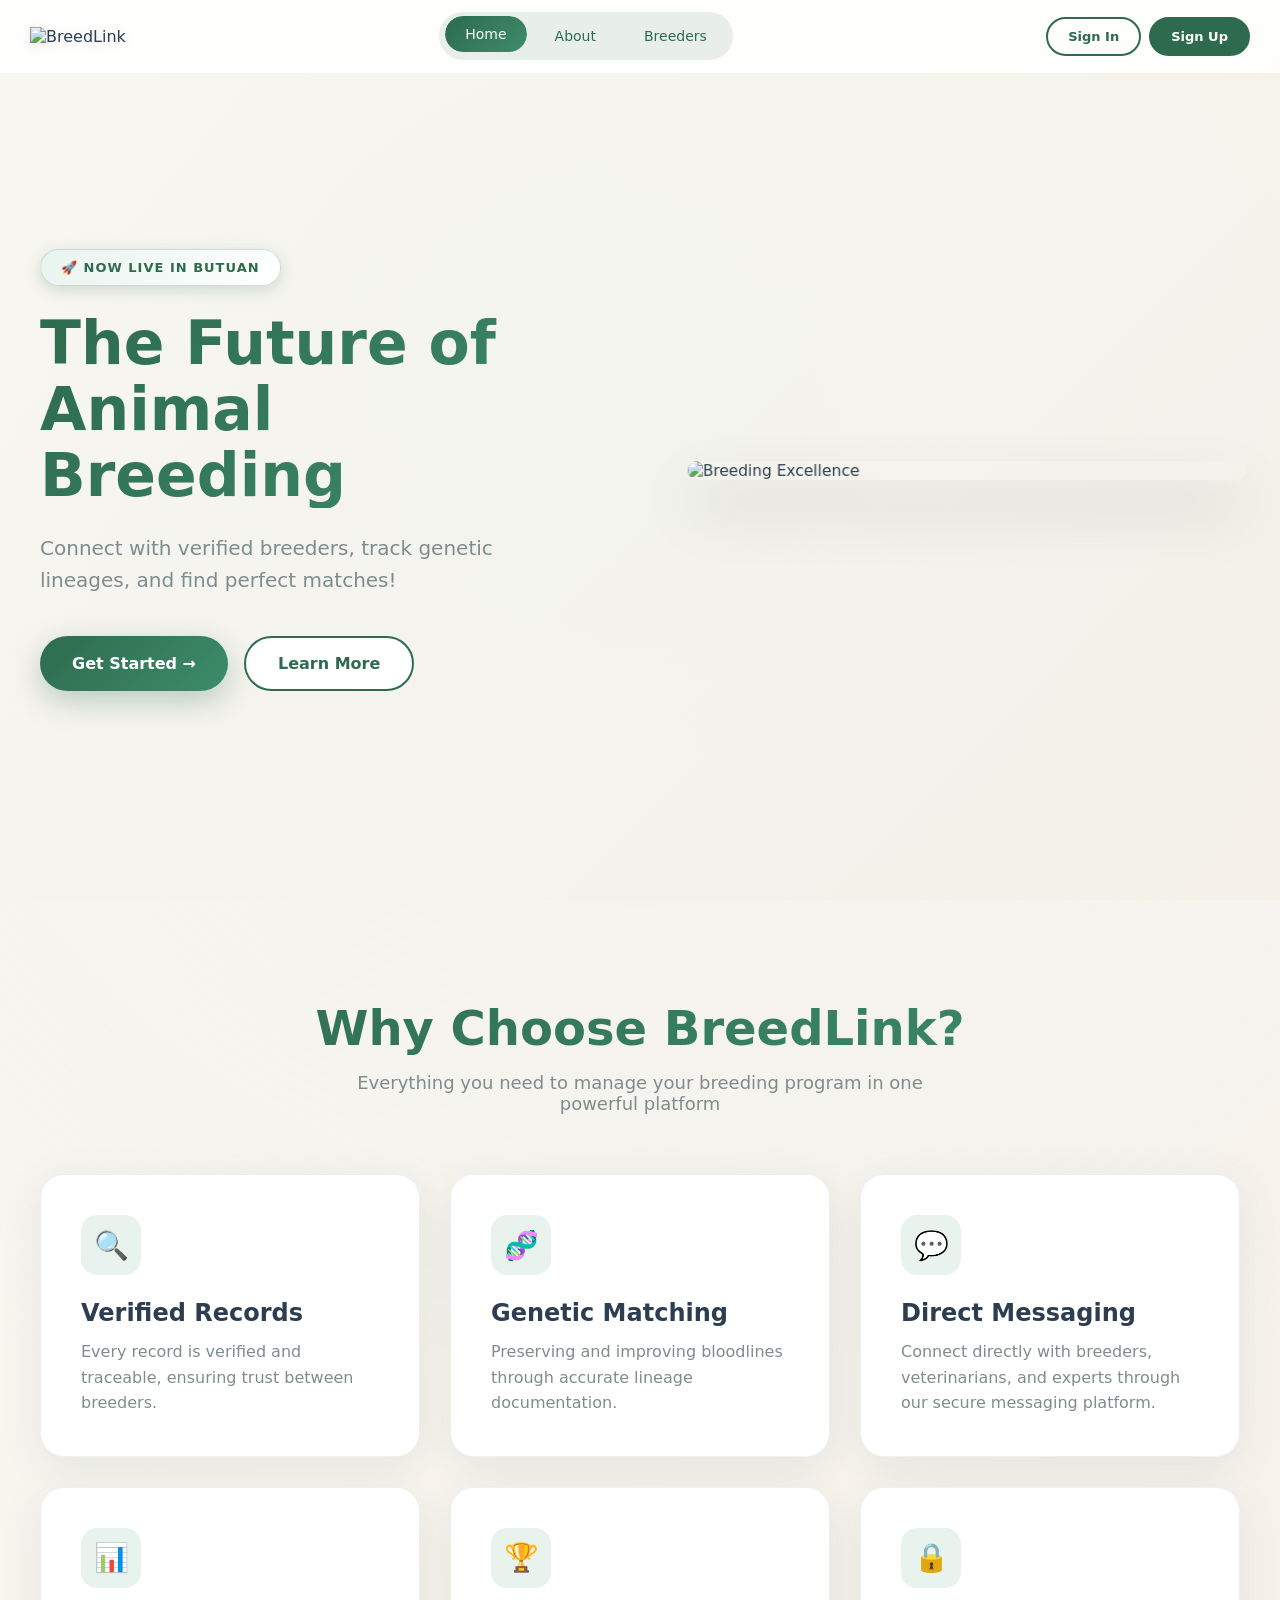
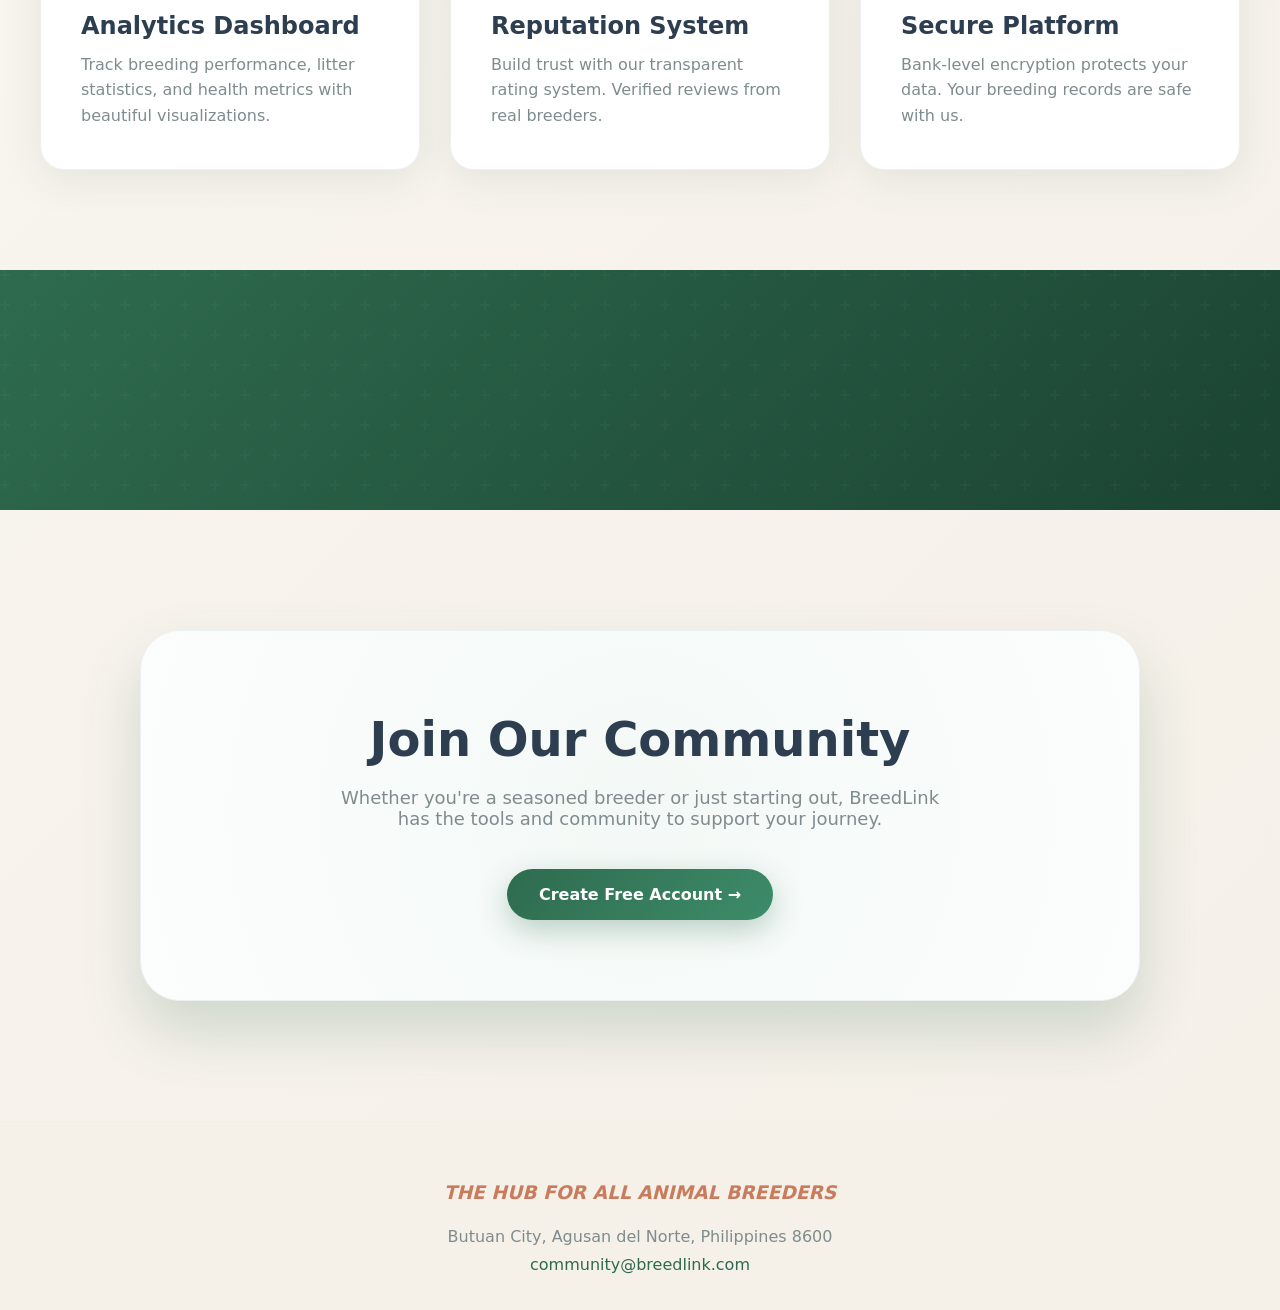
==== commit 7da0753d: "Update index.html" ====
--- a/index.html
+++ b/index.html
@@ -115,7 +115,7 @@
       <div class="feature-card reveal">
         <div class="feature-icon">🧬</div>
         <h3>Genetic Matching</h3>
-        <p>Our AI algorithm analyzes genetic compatibility to suggest optimal breeding pairs for healthier offspring.</p>
+        <p>Preserving and improving bloodlines through accurate lineage documentation.</p>
       </div>
       <div class="feature-card reveal">
         <div class="feature-icon">💬</div>
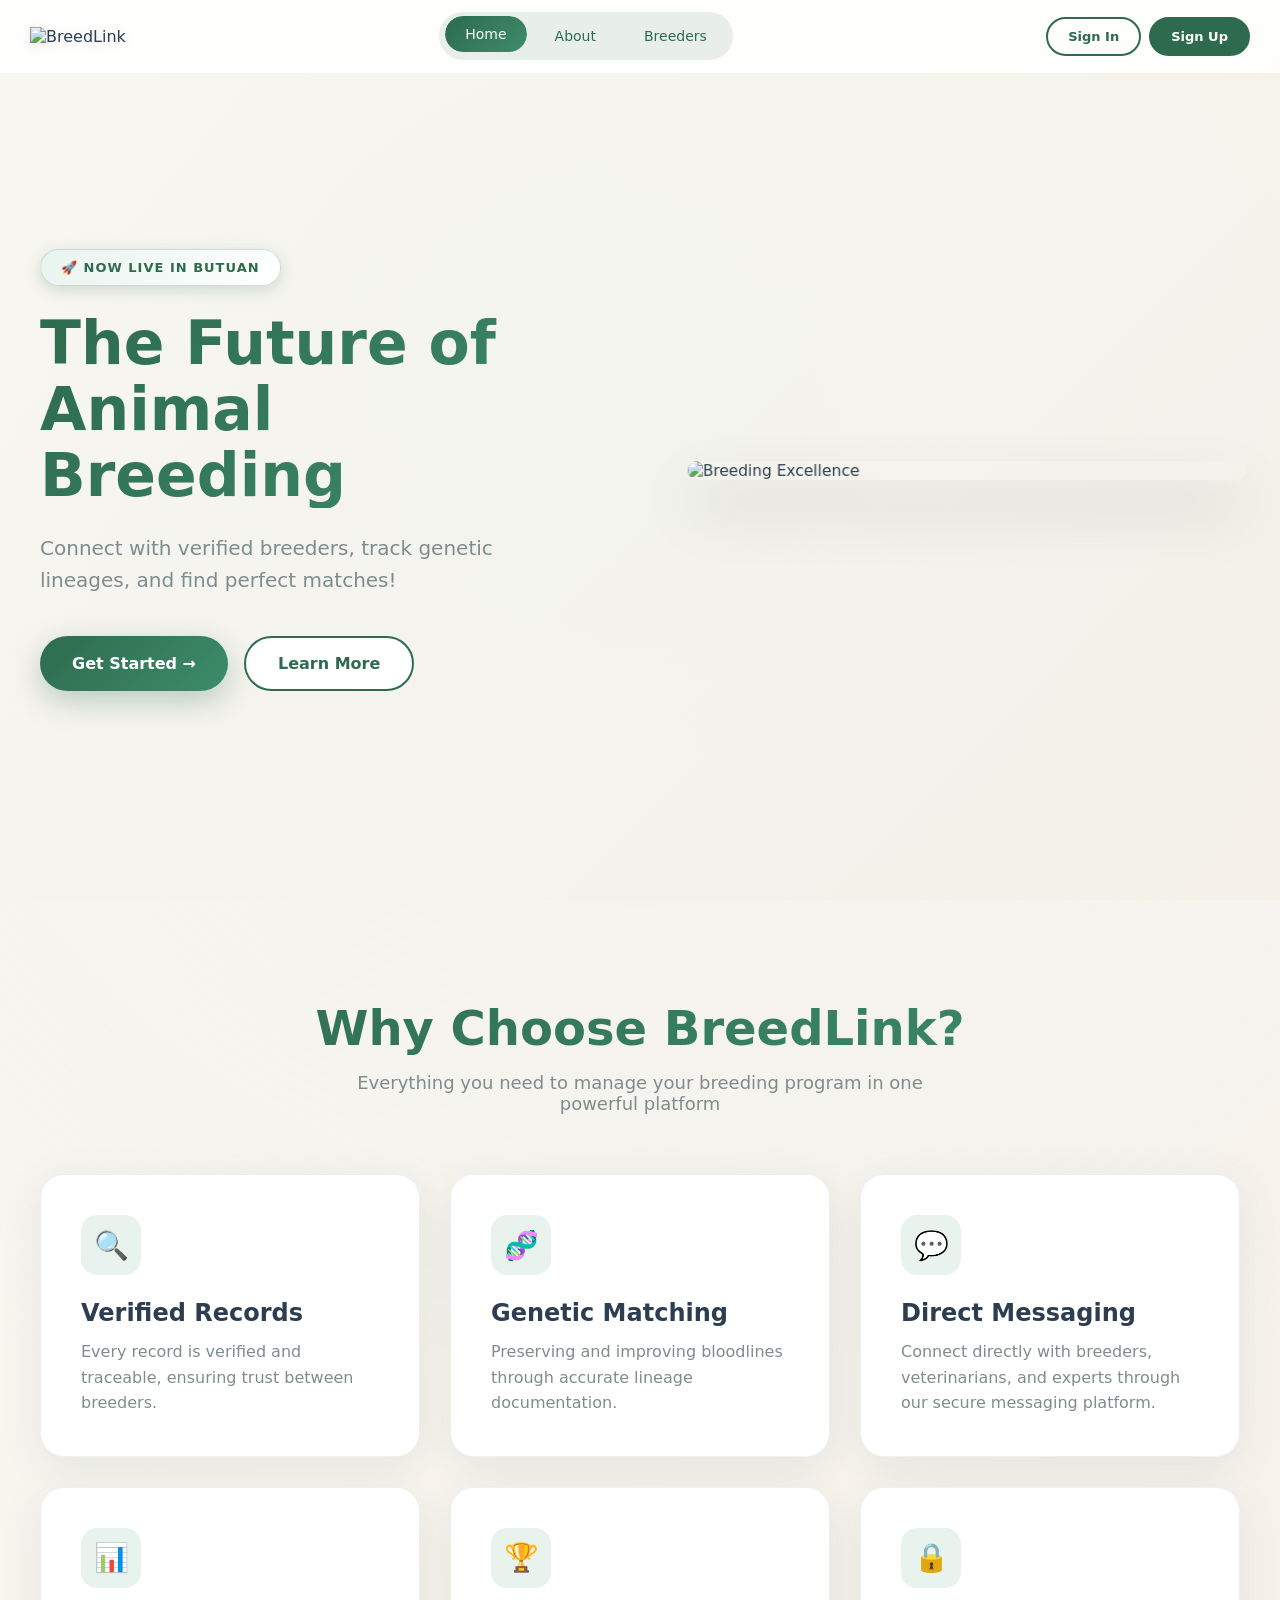
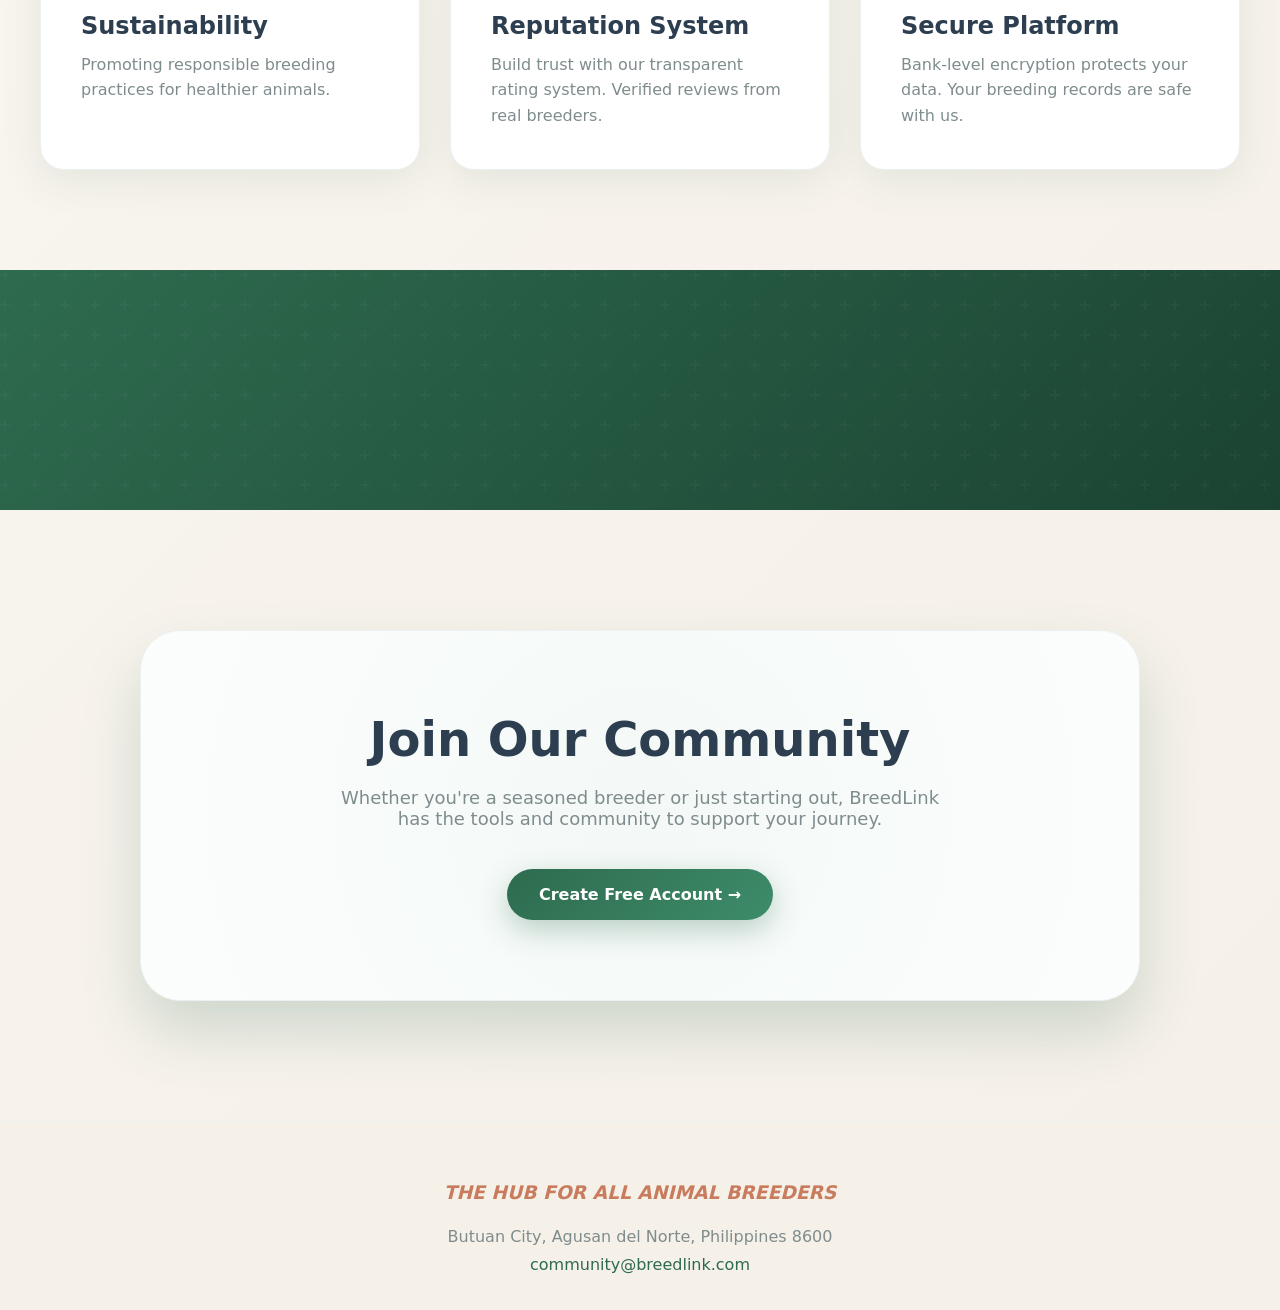
==== commit ec170213: "Update index.html" ====
--- a/index.html
+++ b/index.html
@@ -124,8 +124,8 @@
       </div>
       <div class="feature-card reveal">
         <div class="feature-icon">📊</div>
-        <h3>Analytics Dashboard</h3>
-        <p>Track breeding performance, litter statistics, and health metrics with beautiful visualizations.</p>
+        <h3>Sustainability</h3>
+        <p>Promoting responsible breeding practices for healthier animals.</p>
       </div>
       <div class="feature-card reveal">
         <div class="feature-icon">🏆</div>
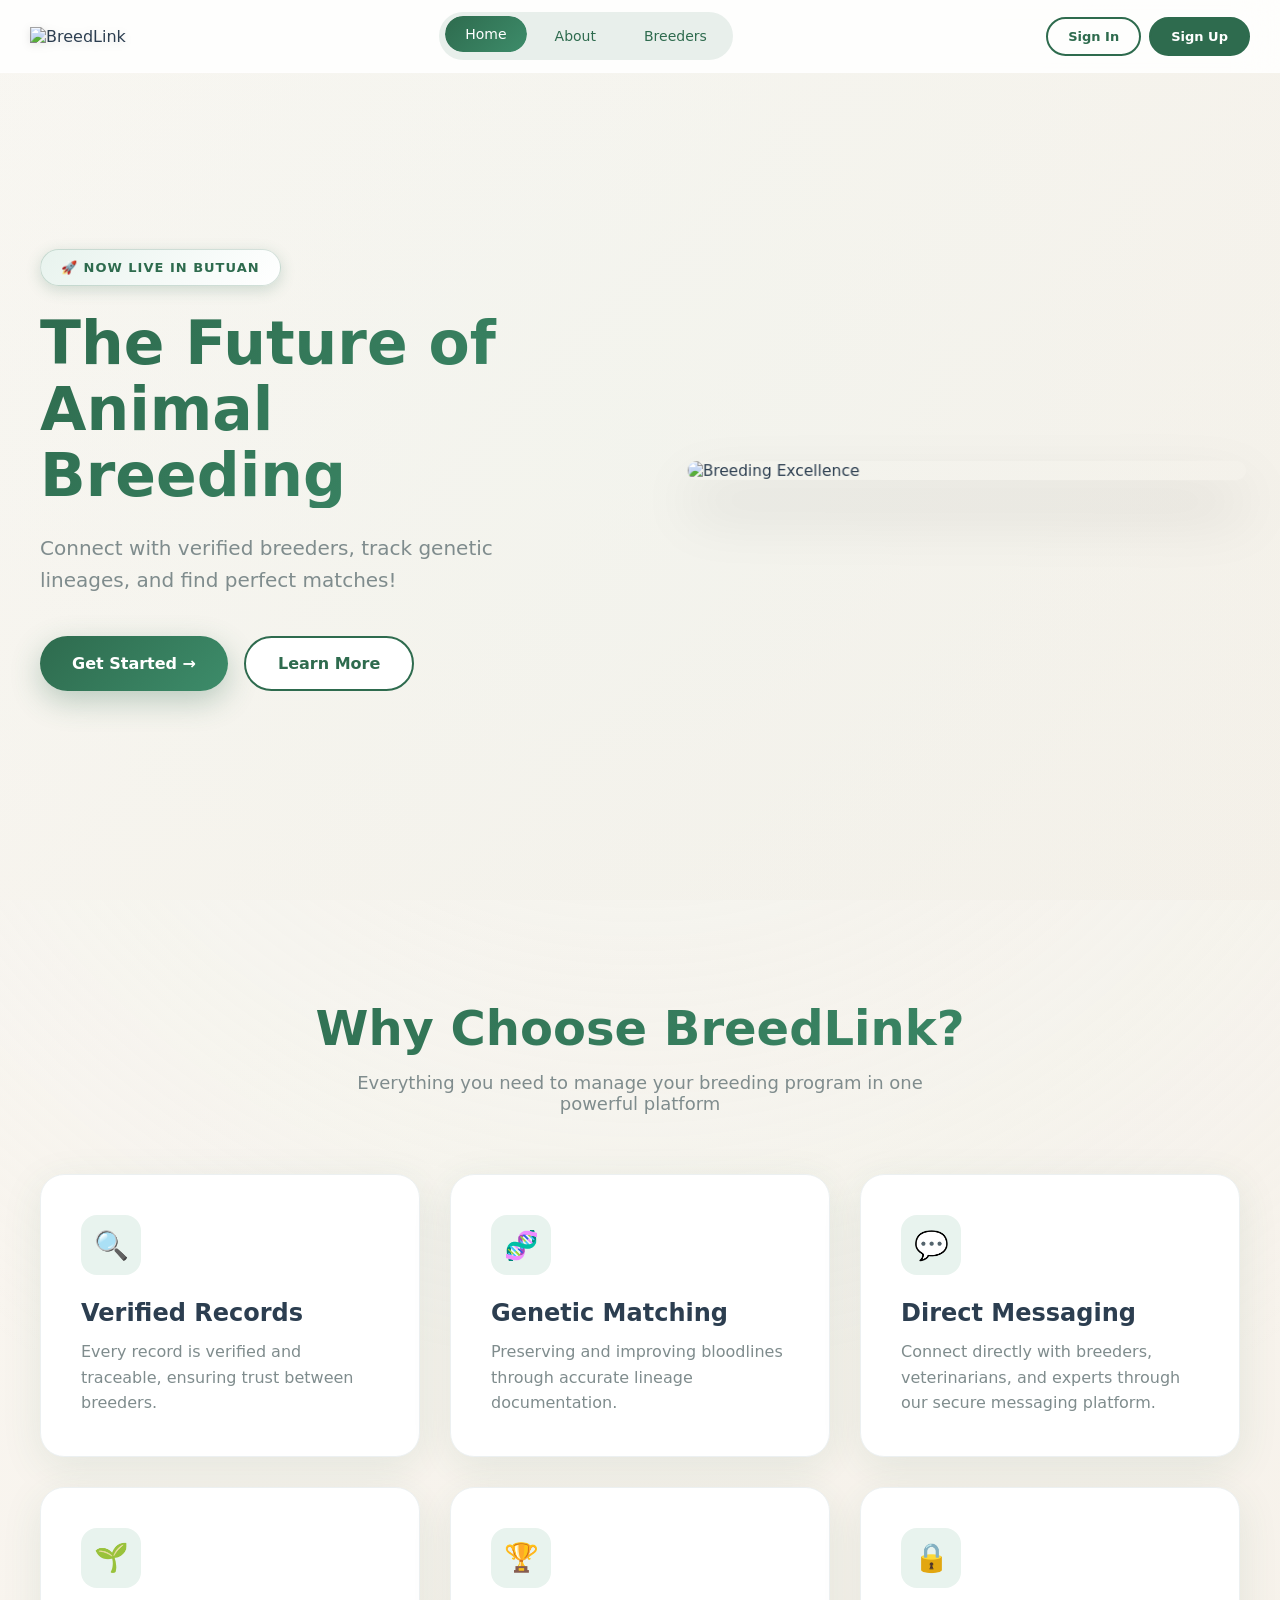
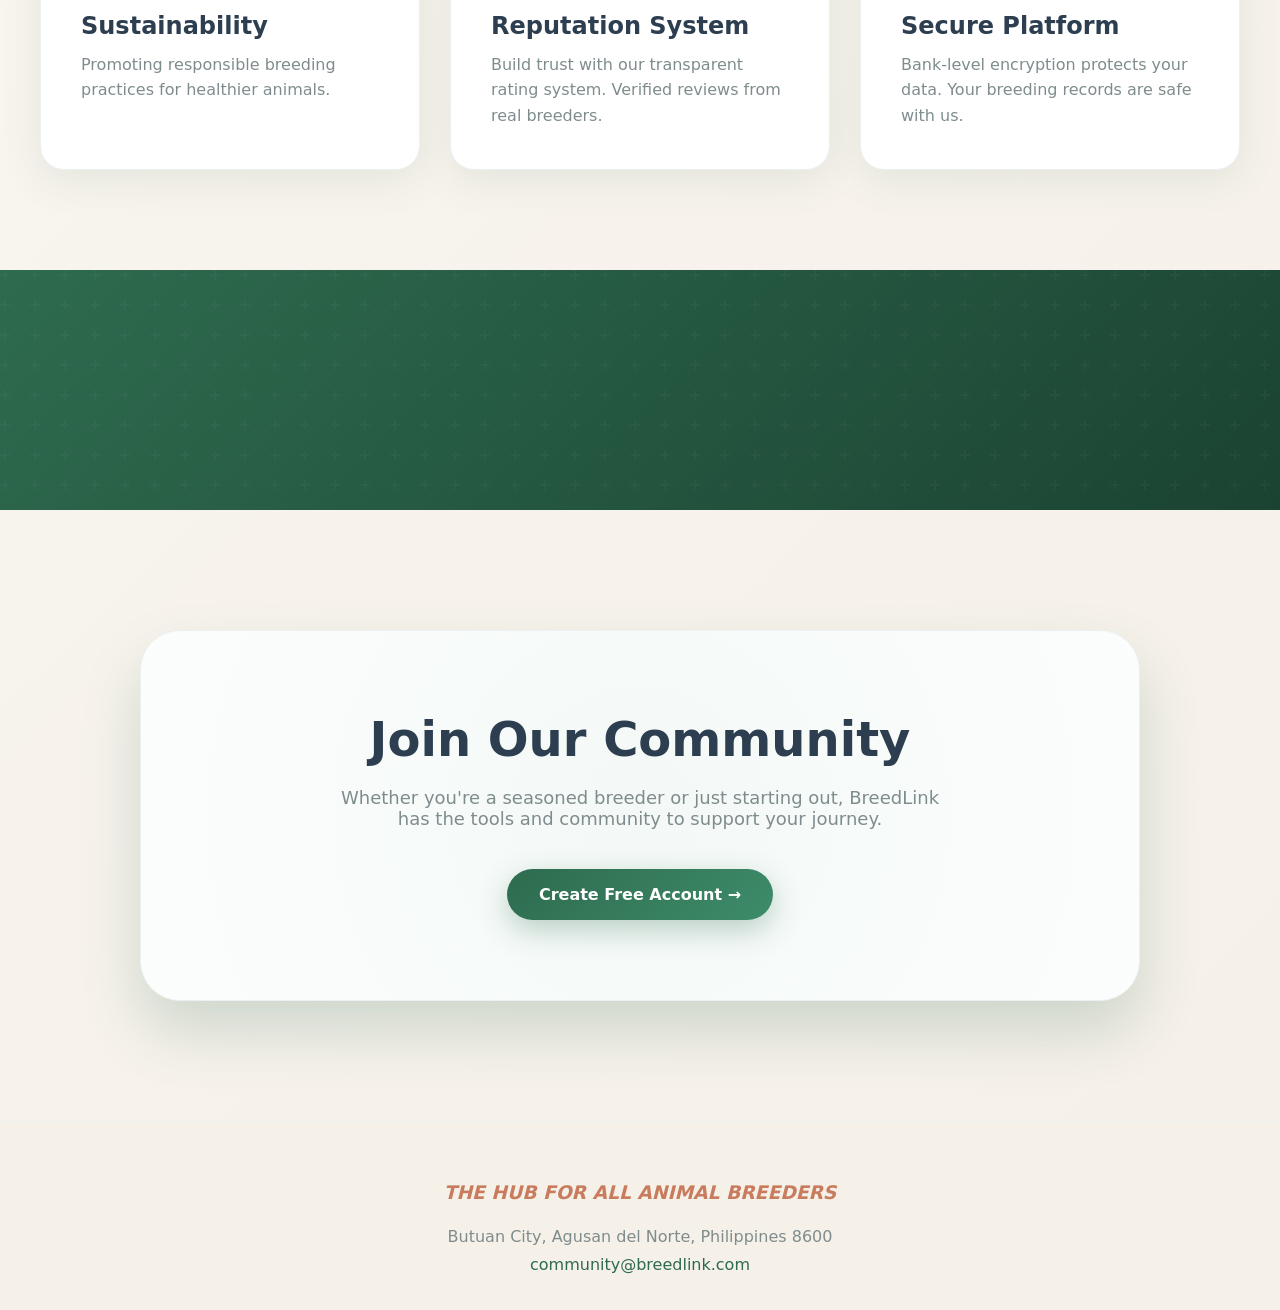
==== commit 8ab464ee: "Update index.html" ====
--- a/index.html
+++ b/index.html
@@ -123,7 +123,7 @@
         <p>Connect directly with breeders, veterinarians, and experts through our secure messaging platform.</p>
       </div>
       <div class="feature-card reveal">
-        <div class="feature-icon">📊</div>
+        <div class="feature-icon">🌱</div>
         <h3>Sustainability</h3>
         <p>Promoting responsible breeding practices for healthier animals.</p>
       </div>
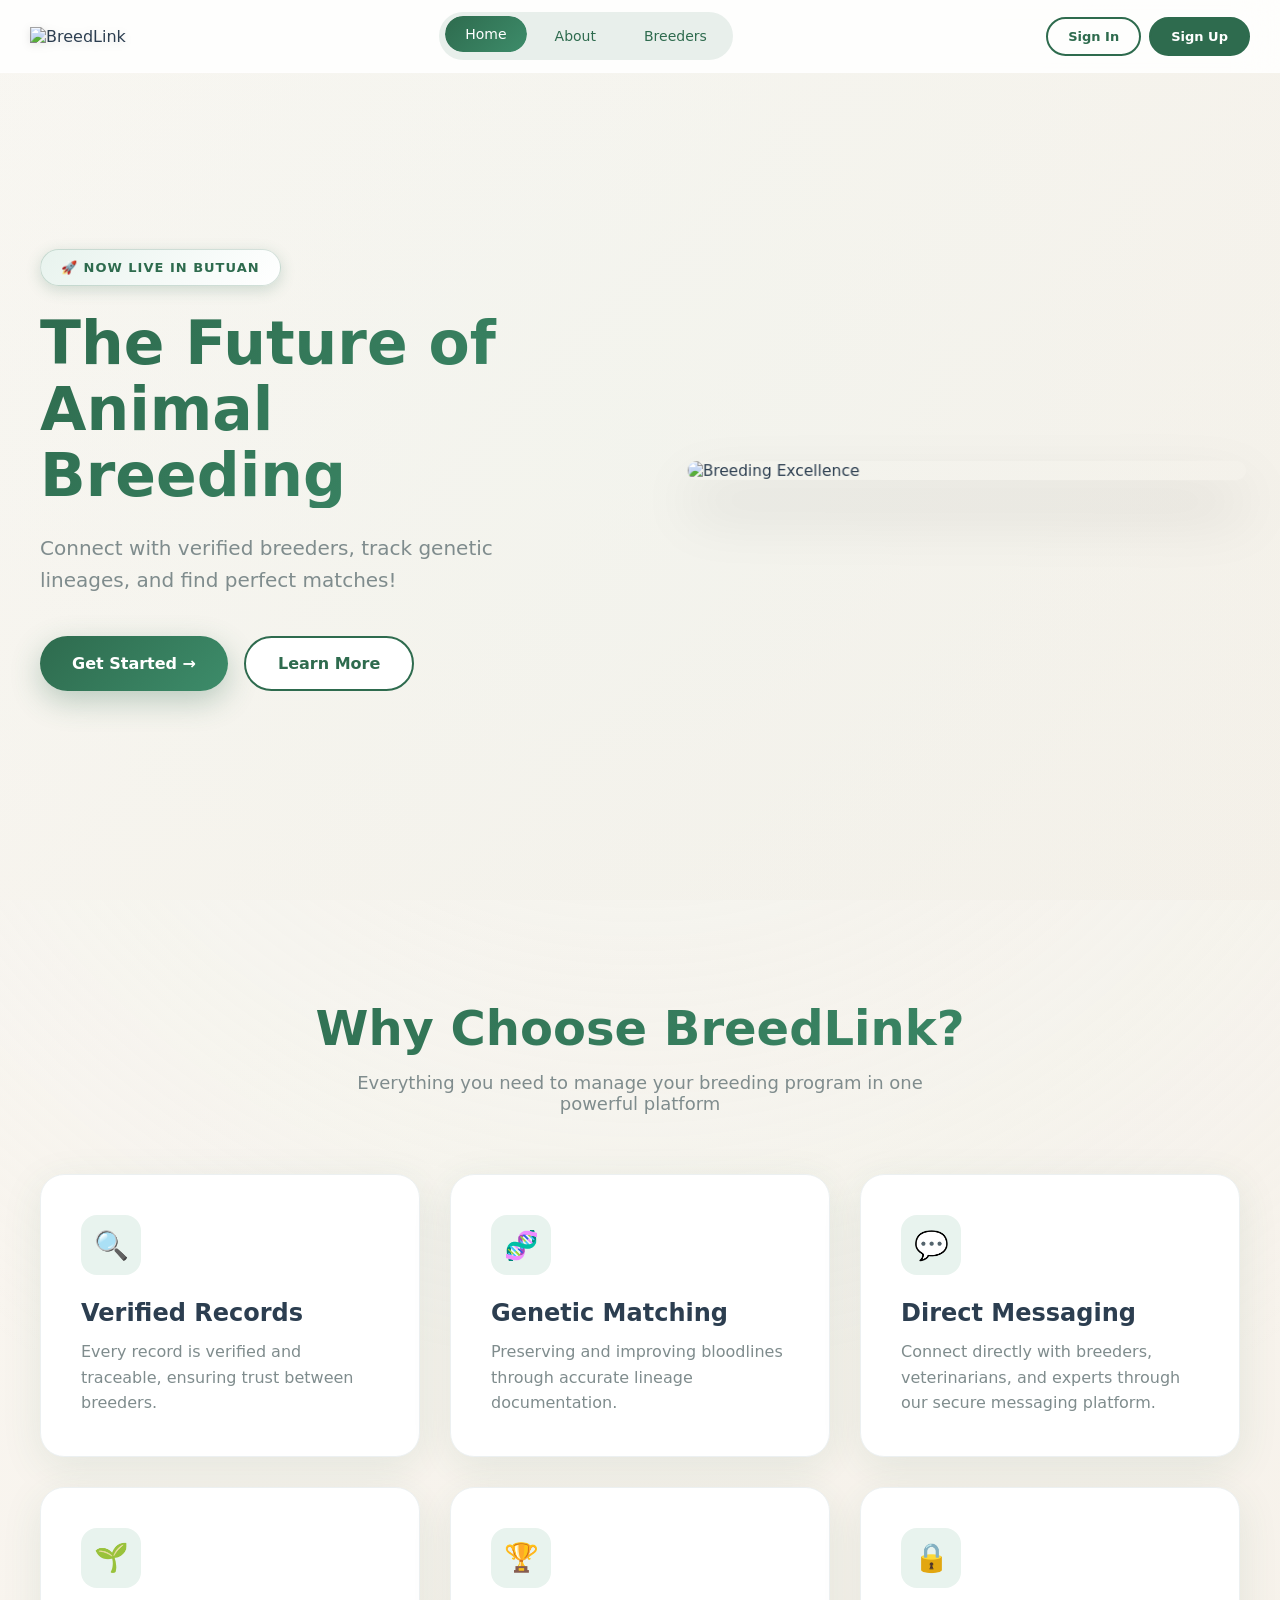
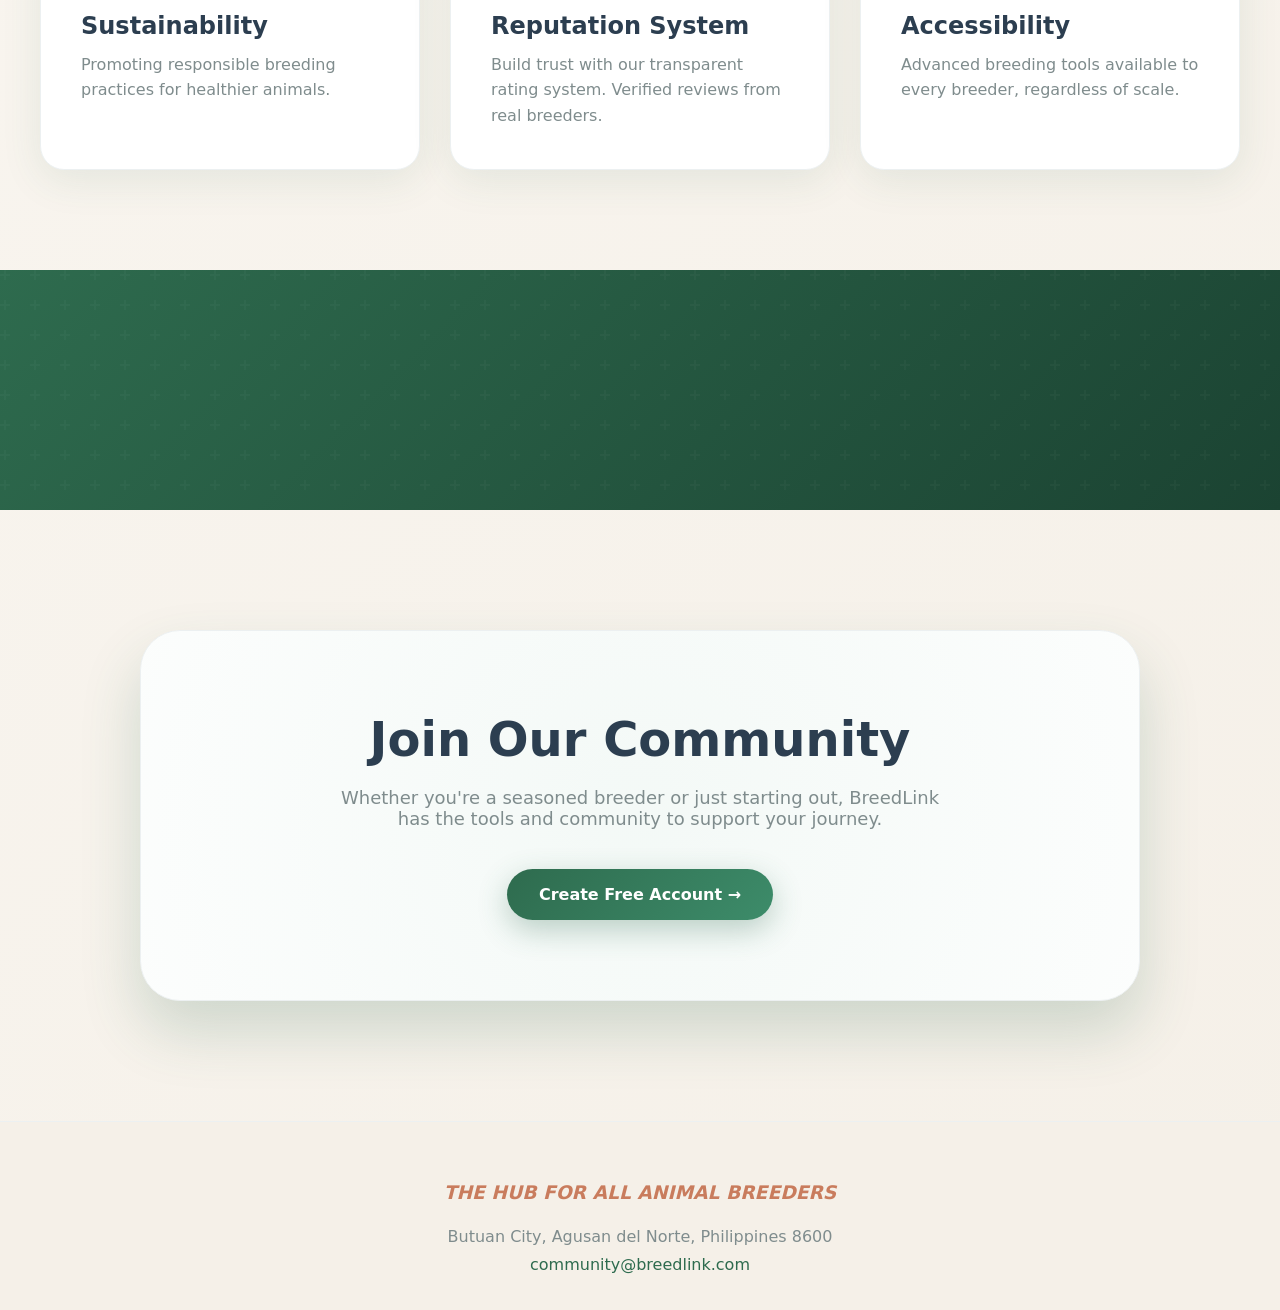
==== commit e817f780: "Update index.html" ====
--- a/index.html
+++ b/index.html
@@ -134,8 +134,8 @@
       </div>
       <div class="feature-card reveal">
         <div class="feature-icon">🔒</div>
-        <h3>Secure Platform</h3>
-        <p>Bank-level encryption protects your data. Your breeding records are safe with us.</p>
+        <h3>Accessibility</h3>
+        <p>Advanced breeding tools available to every breeder, regardless of scale.</p>
       </div>
     </div>
   </section>
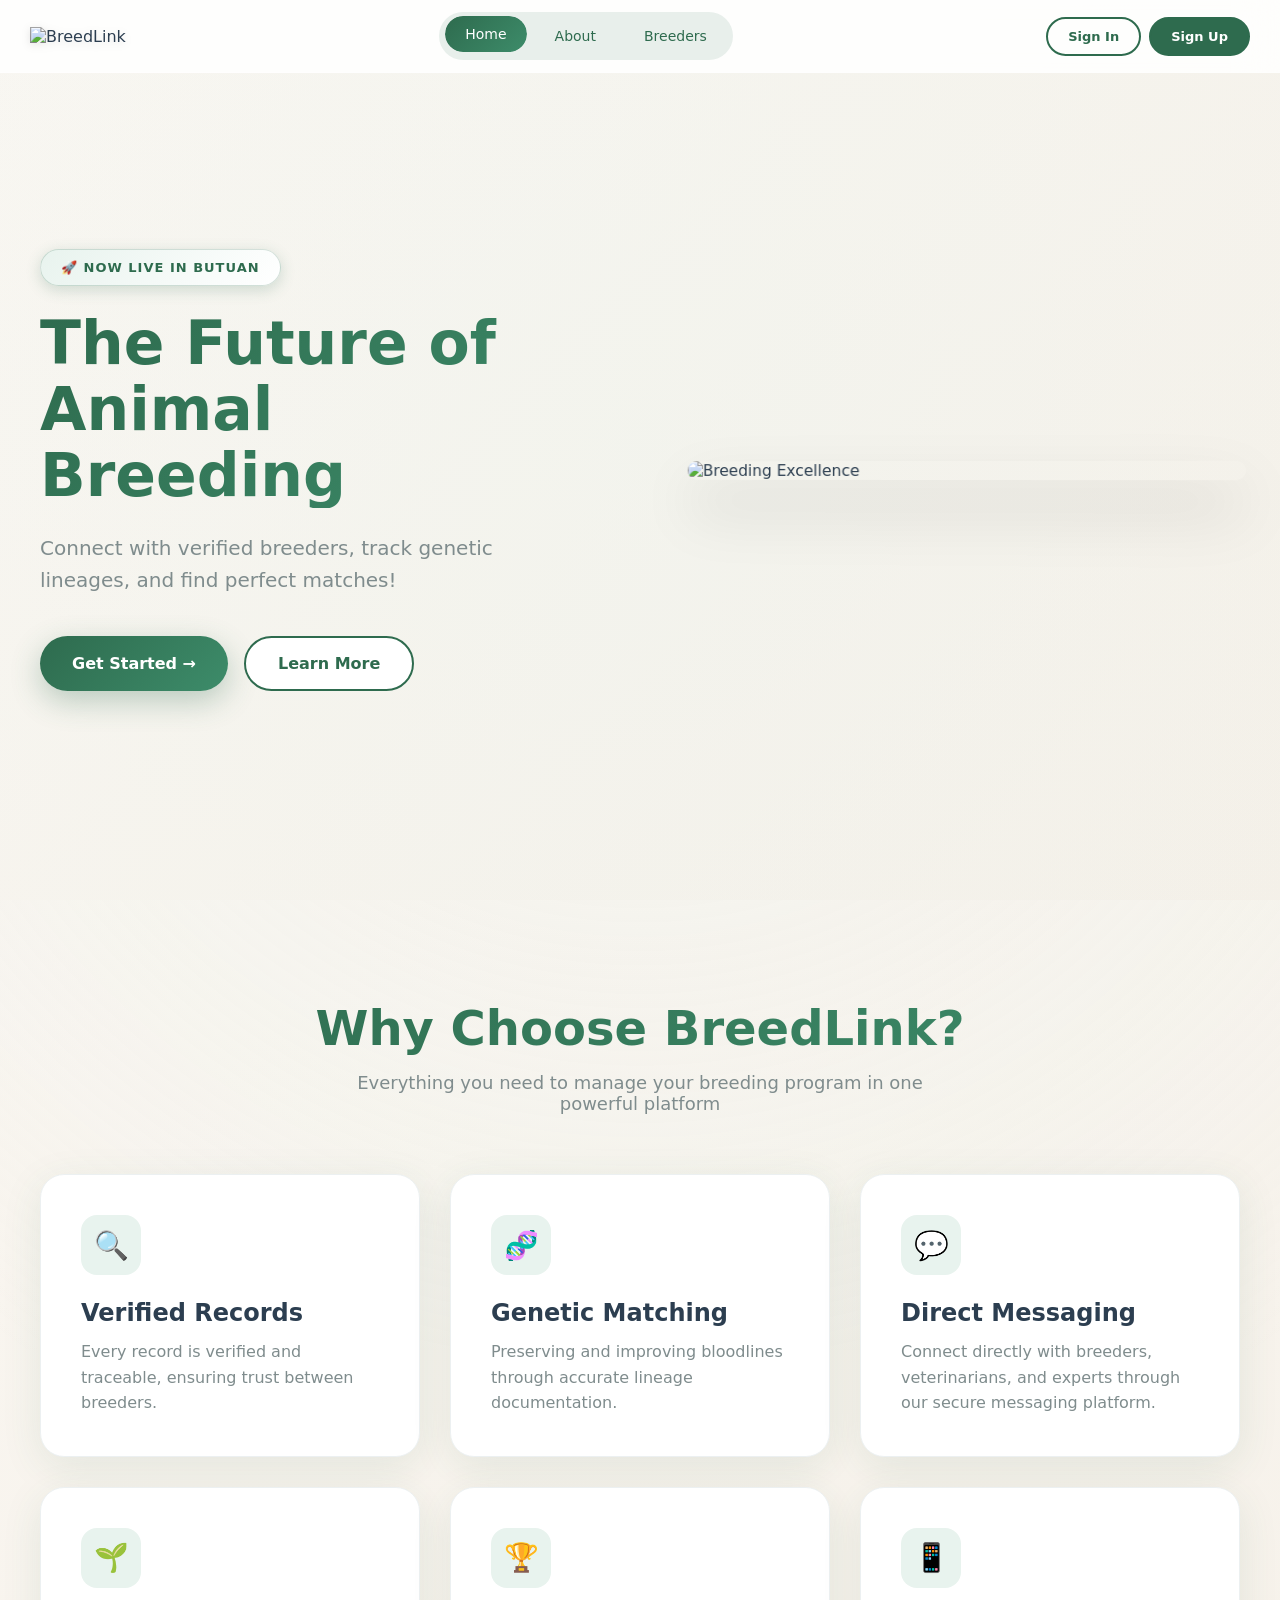
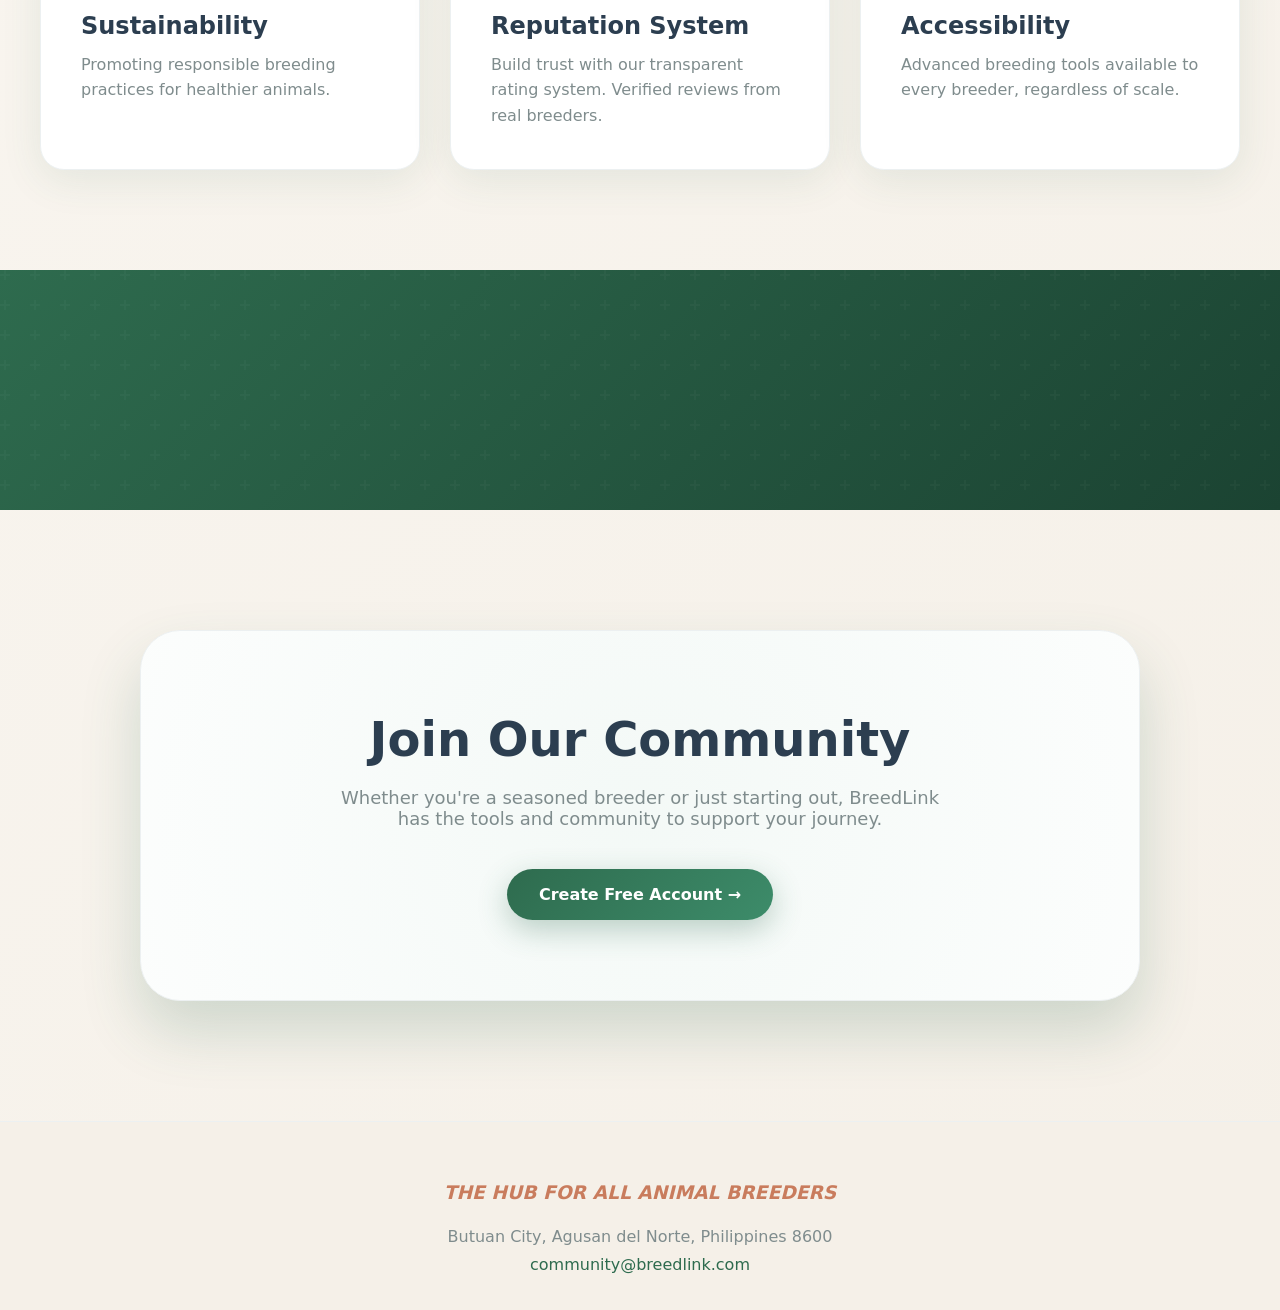
==== commit 644bcbb8: "Update index.html" ====
--- a/index.html
+++ b/index.html
@@ -133,7 +133,7 @@
         <p>Build trust with our transparent rating system. Verified reviews from real breeders.</p>
       </div>
       <div class="feature-card reveal">
-        <div class="feature-icon">🔒</div>
+        <div class="feature-icon">📱</div>
         <h3>Accessibility</h3>
         <p>Advanced breeding tools available to every breeder, regardless of scale.</p>
       </div>
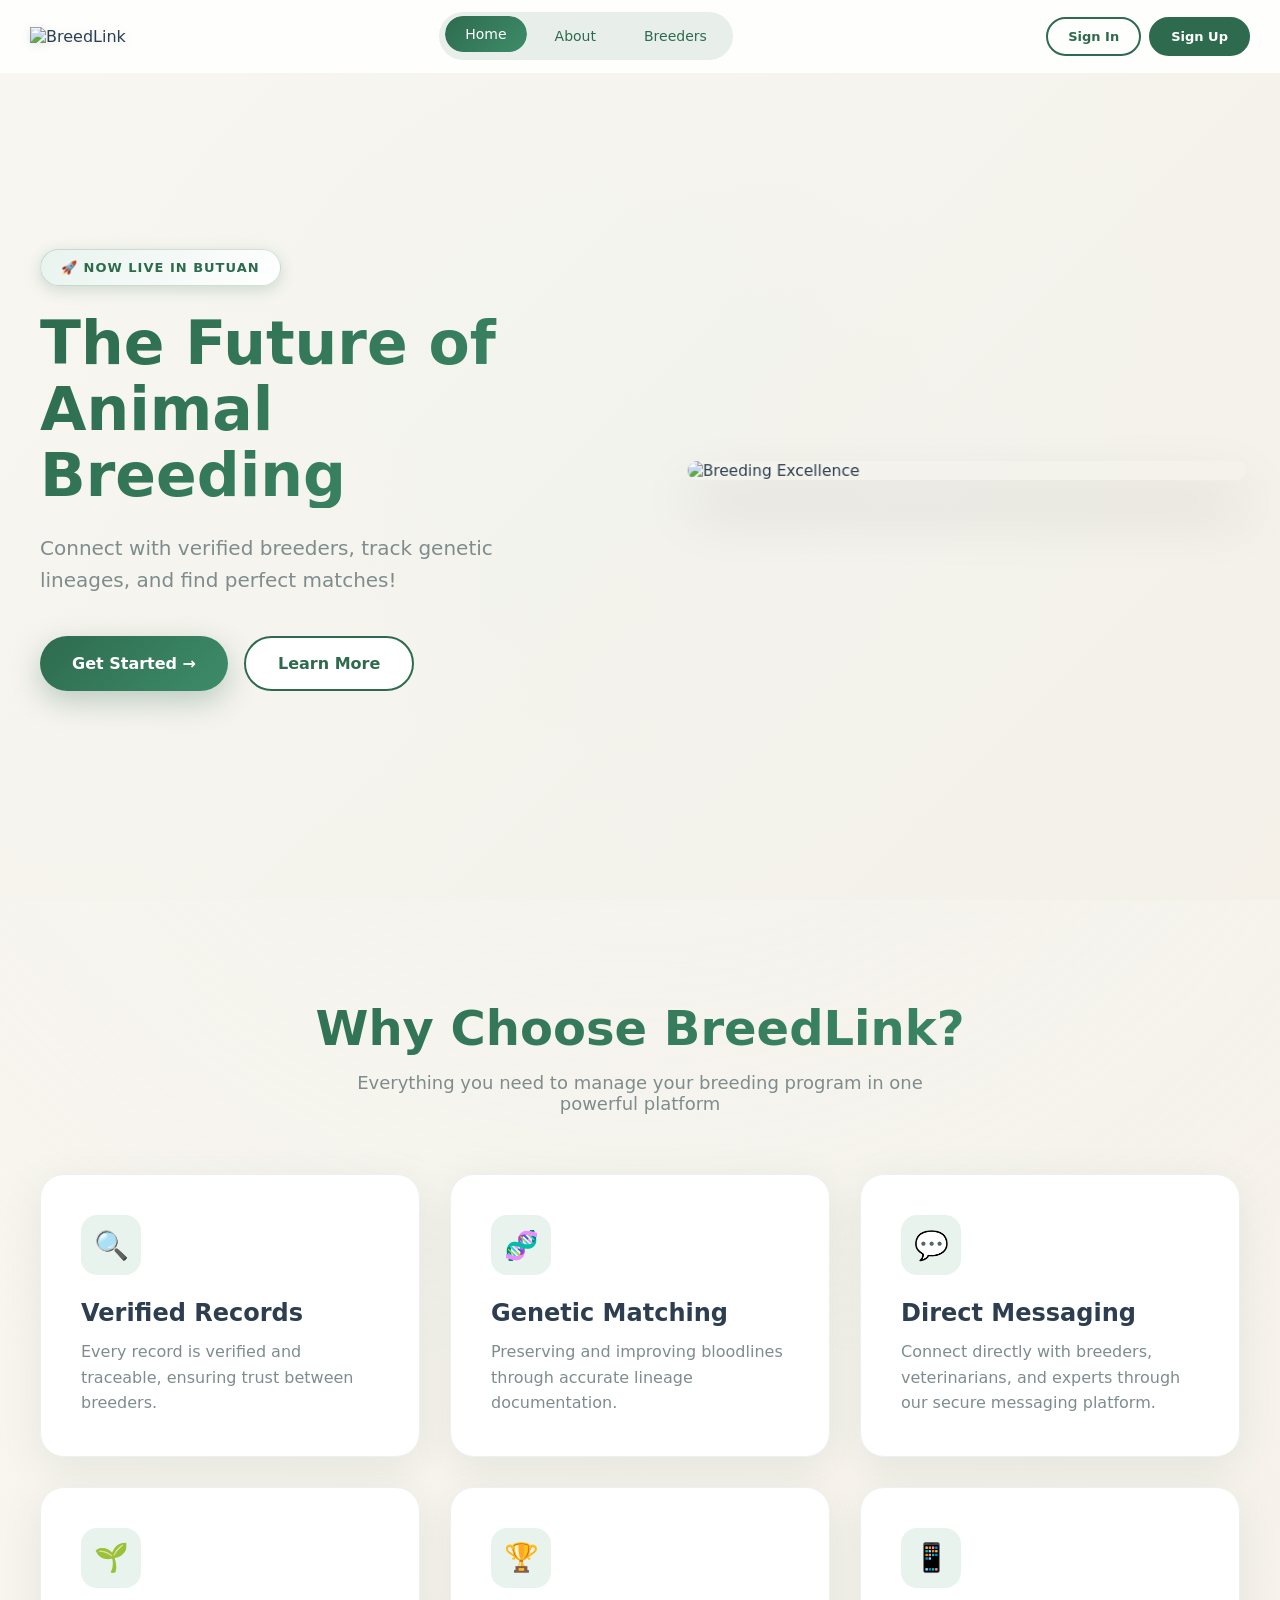
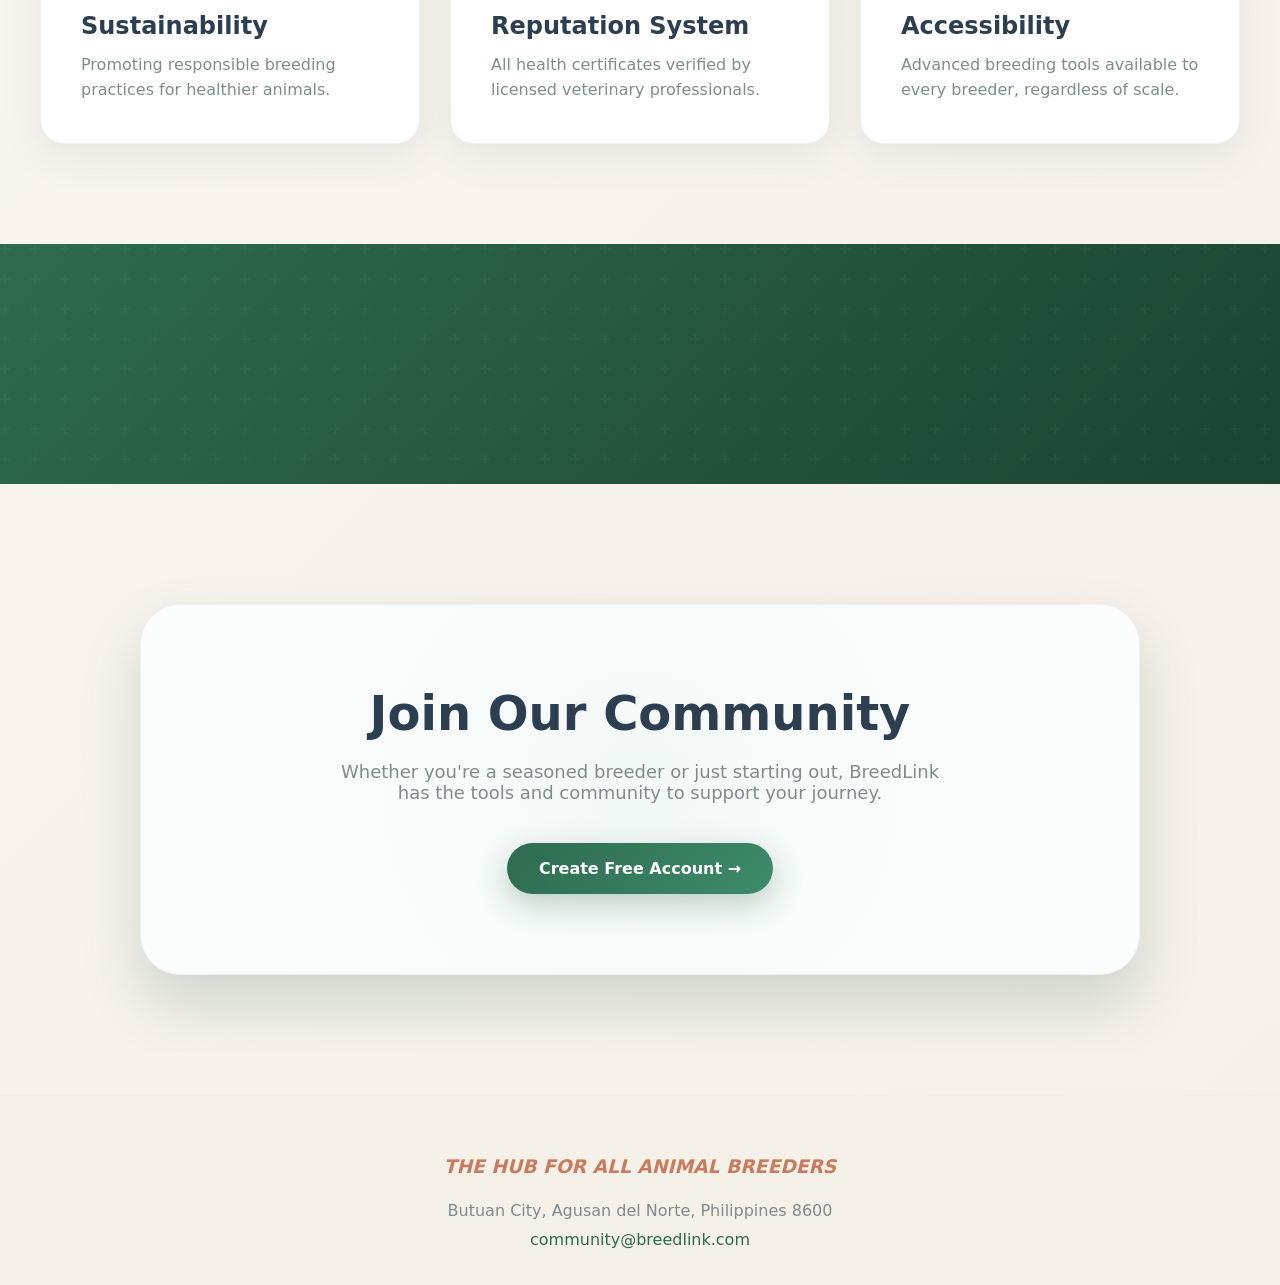
==== commit 3d4ad61e: "Update index.html" ====
--- a/index.html
+++ b/index.html
@@ -130,7 +130,7 @@
       <div class="feature-card reveal">
         <div class="feature-icon">🏆</div>
         <h3>Reputation System</h3>
-        <p>Build trust with our transparent rating system. Verified reviews from real breeders.</p>
+        <p>All health certificates verified by licensed veterinary professionals.</p>
       </div>
       <div class="feature-card reveal">
         <div class="feature-icon">📱</div>
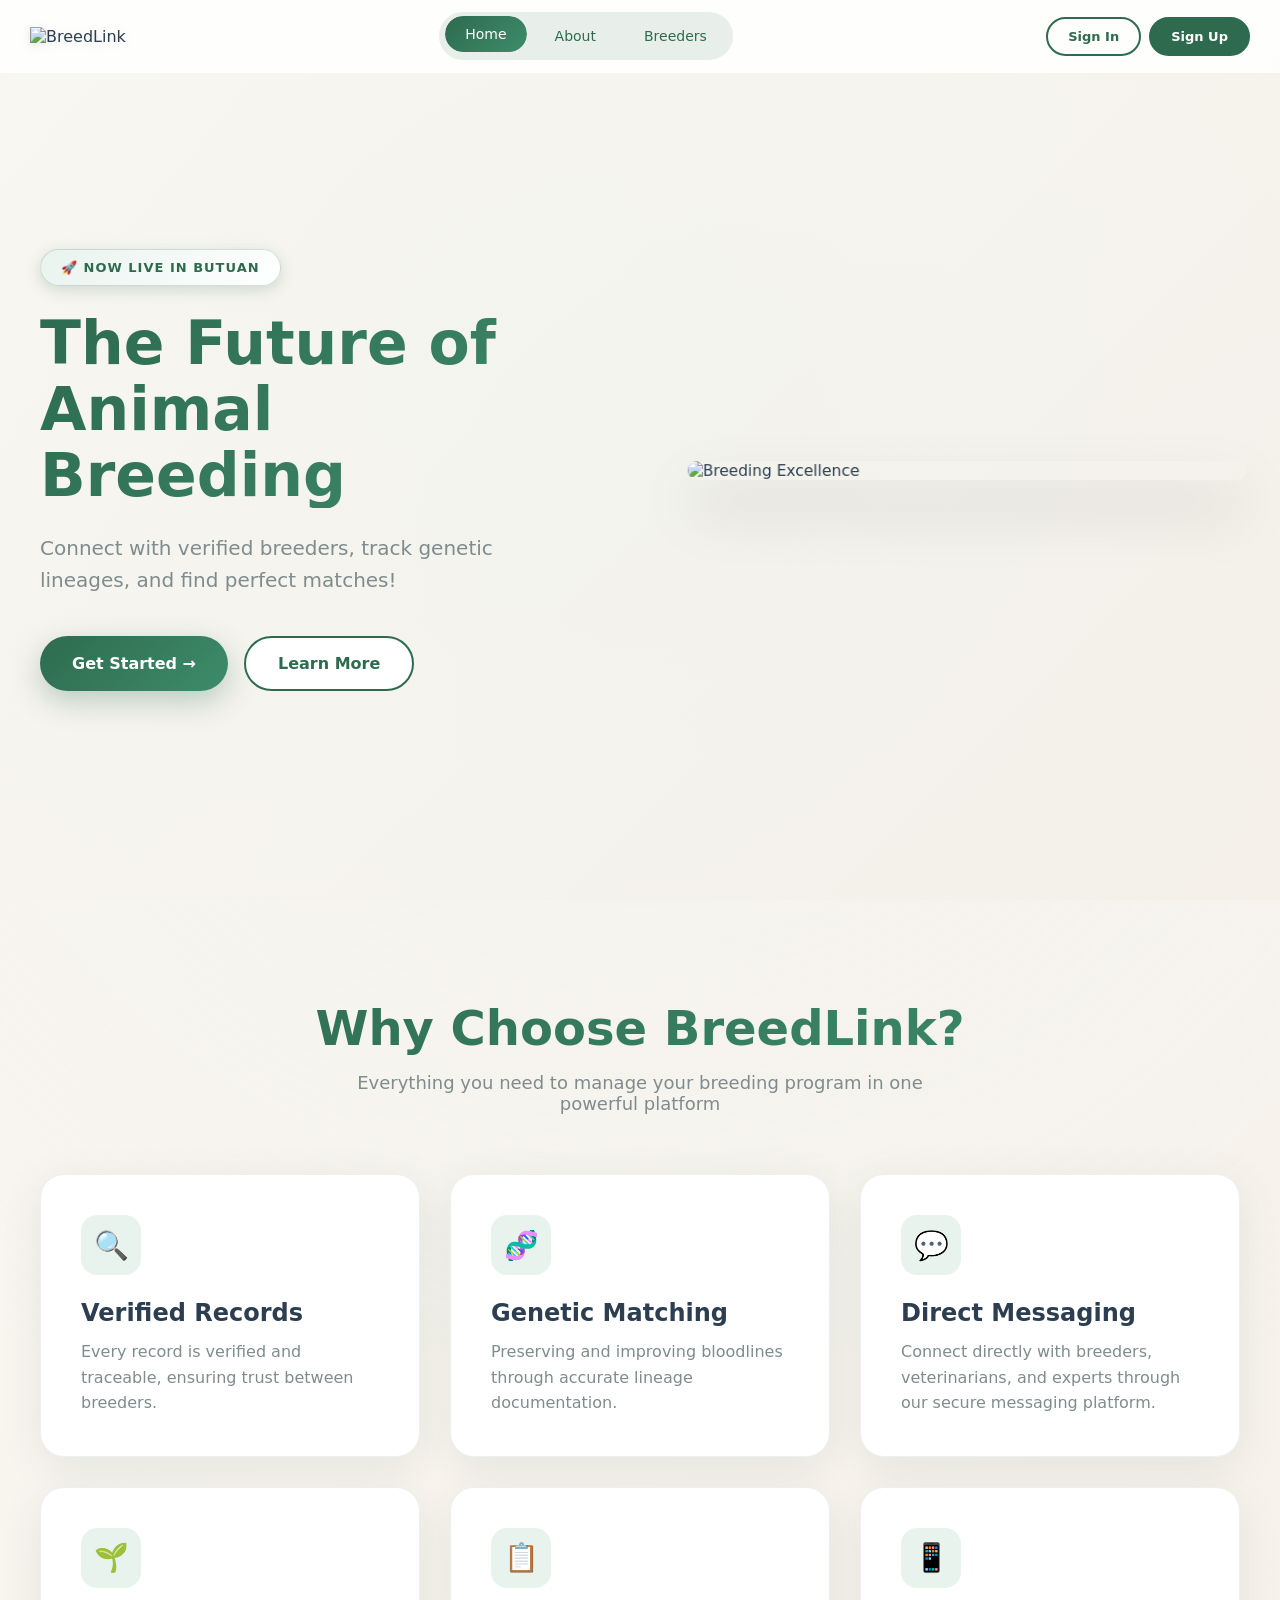
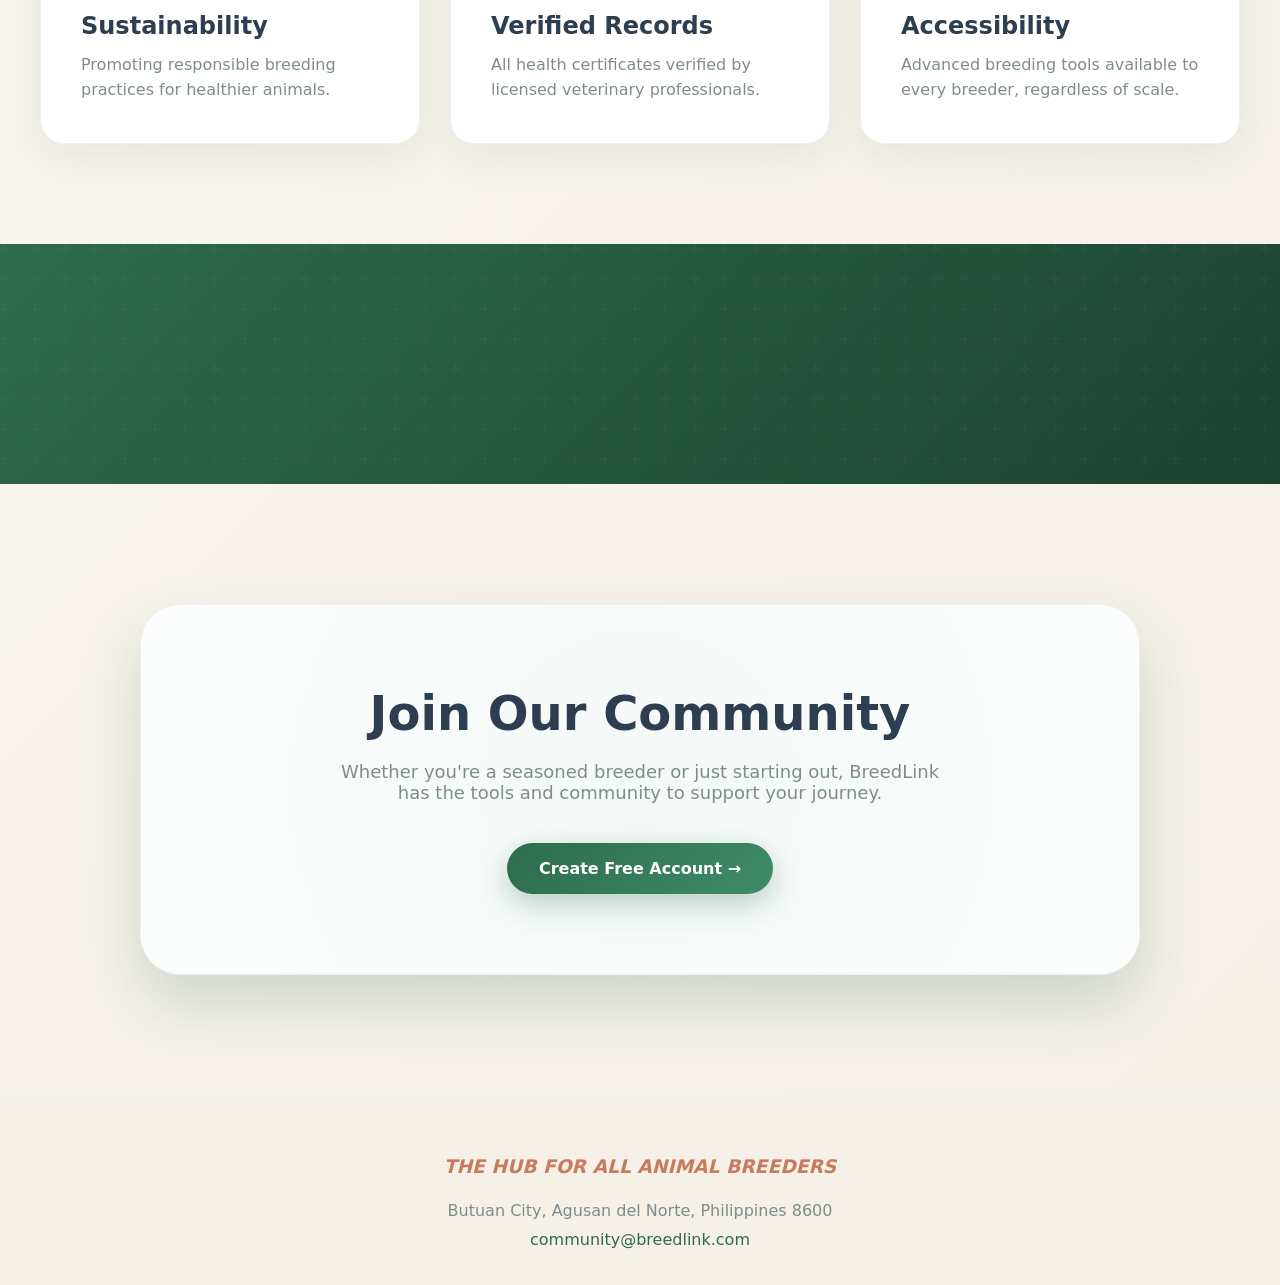
==== commit d57f9b2e: "Update index.html" ====
--- a/index.html
+++ b/index.html
@@ -128,8 +128,8 @@
         <p>Promoting responsible breeding practices for healthier animals.</p>
       </div>
       <div class="feature-card reveal">
-        <div class="feature-icon">🏆</div>
-        <h3>Reputation System</h3>
+        <div class="feature-icon">📋</div>
+        <h3>Verified Records</h3>
         <p>All health certificates verified by licensed veterinary professionals.</p>
       </div>
       <div class="feature-card reveal">
